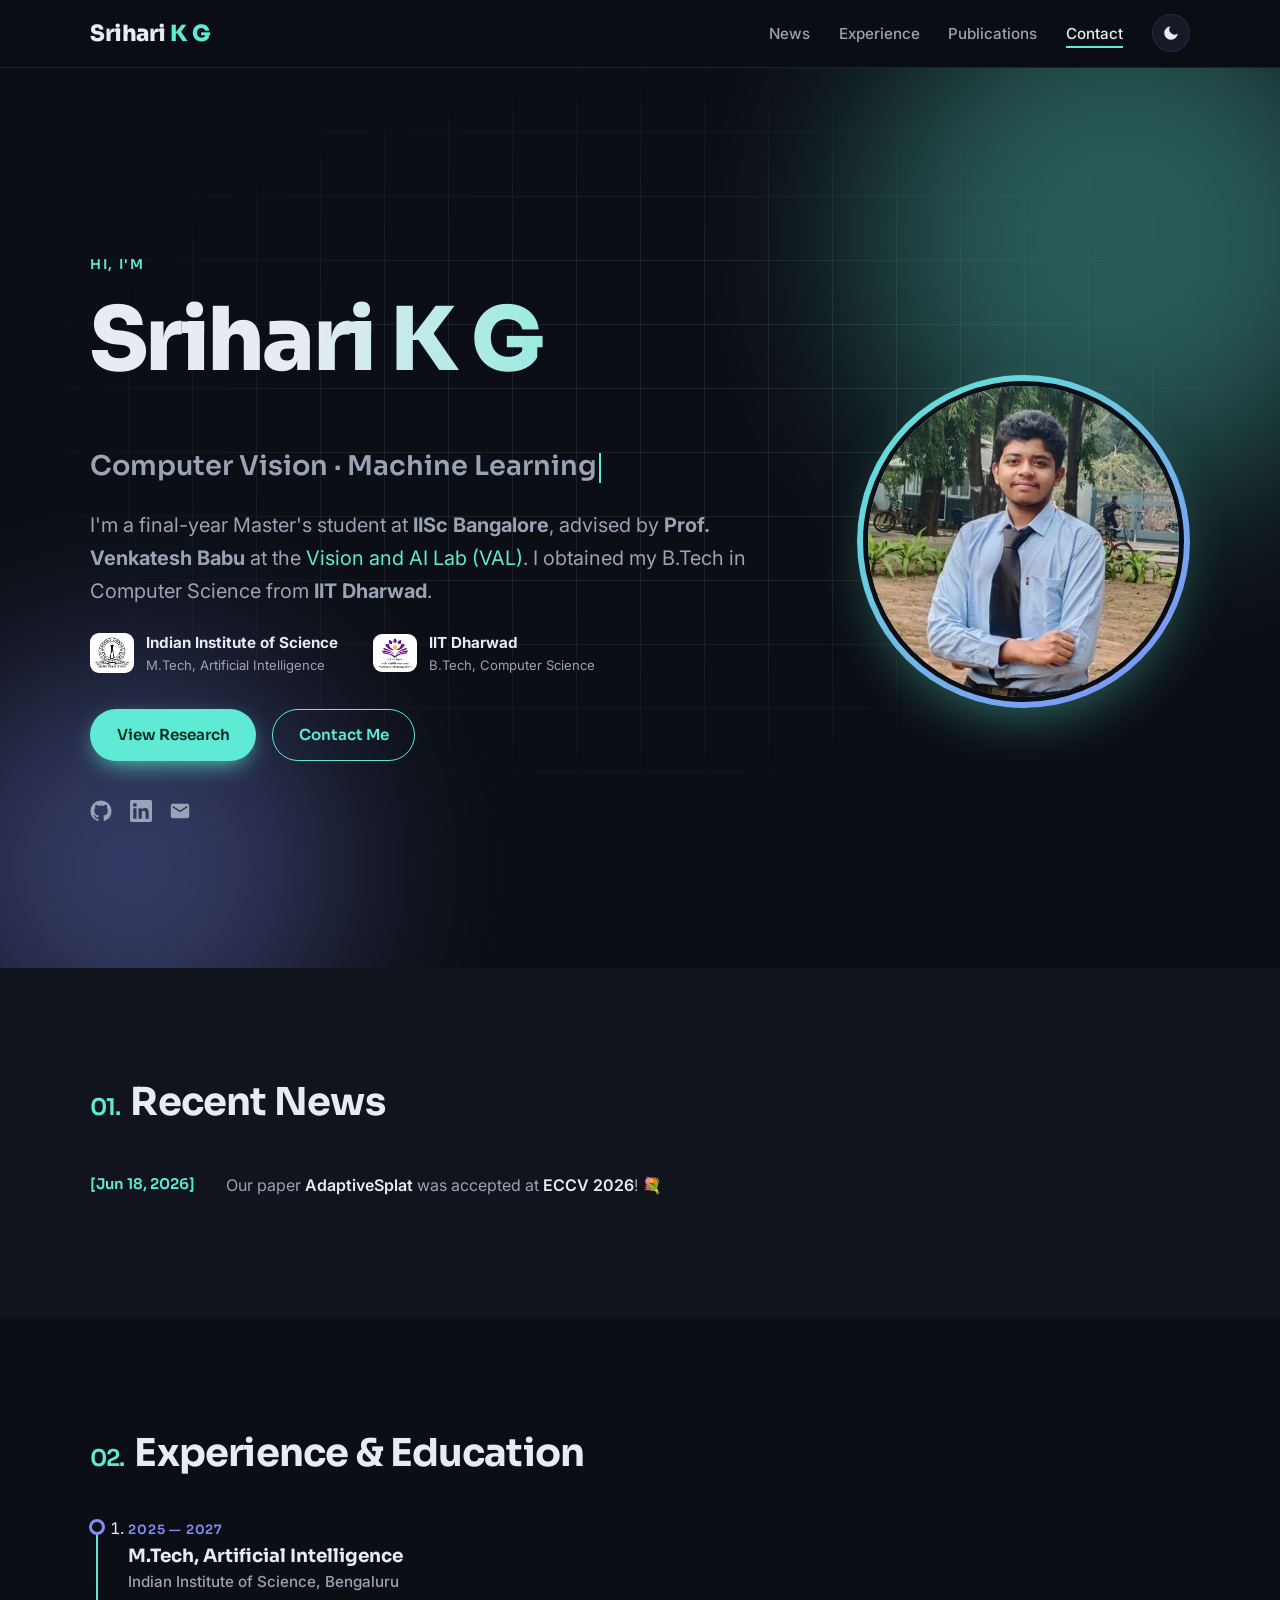
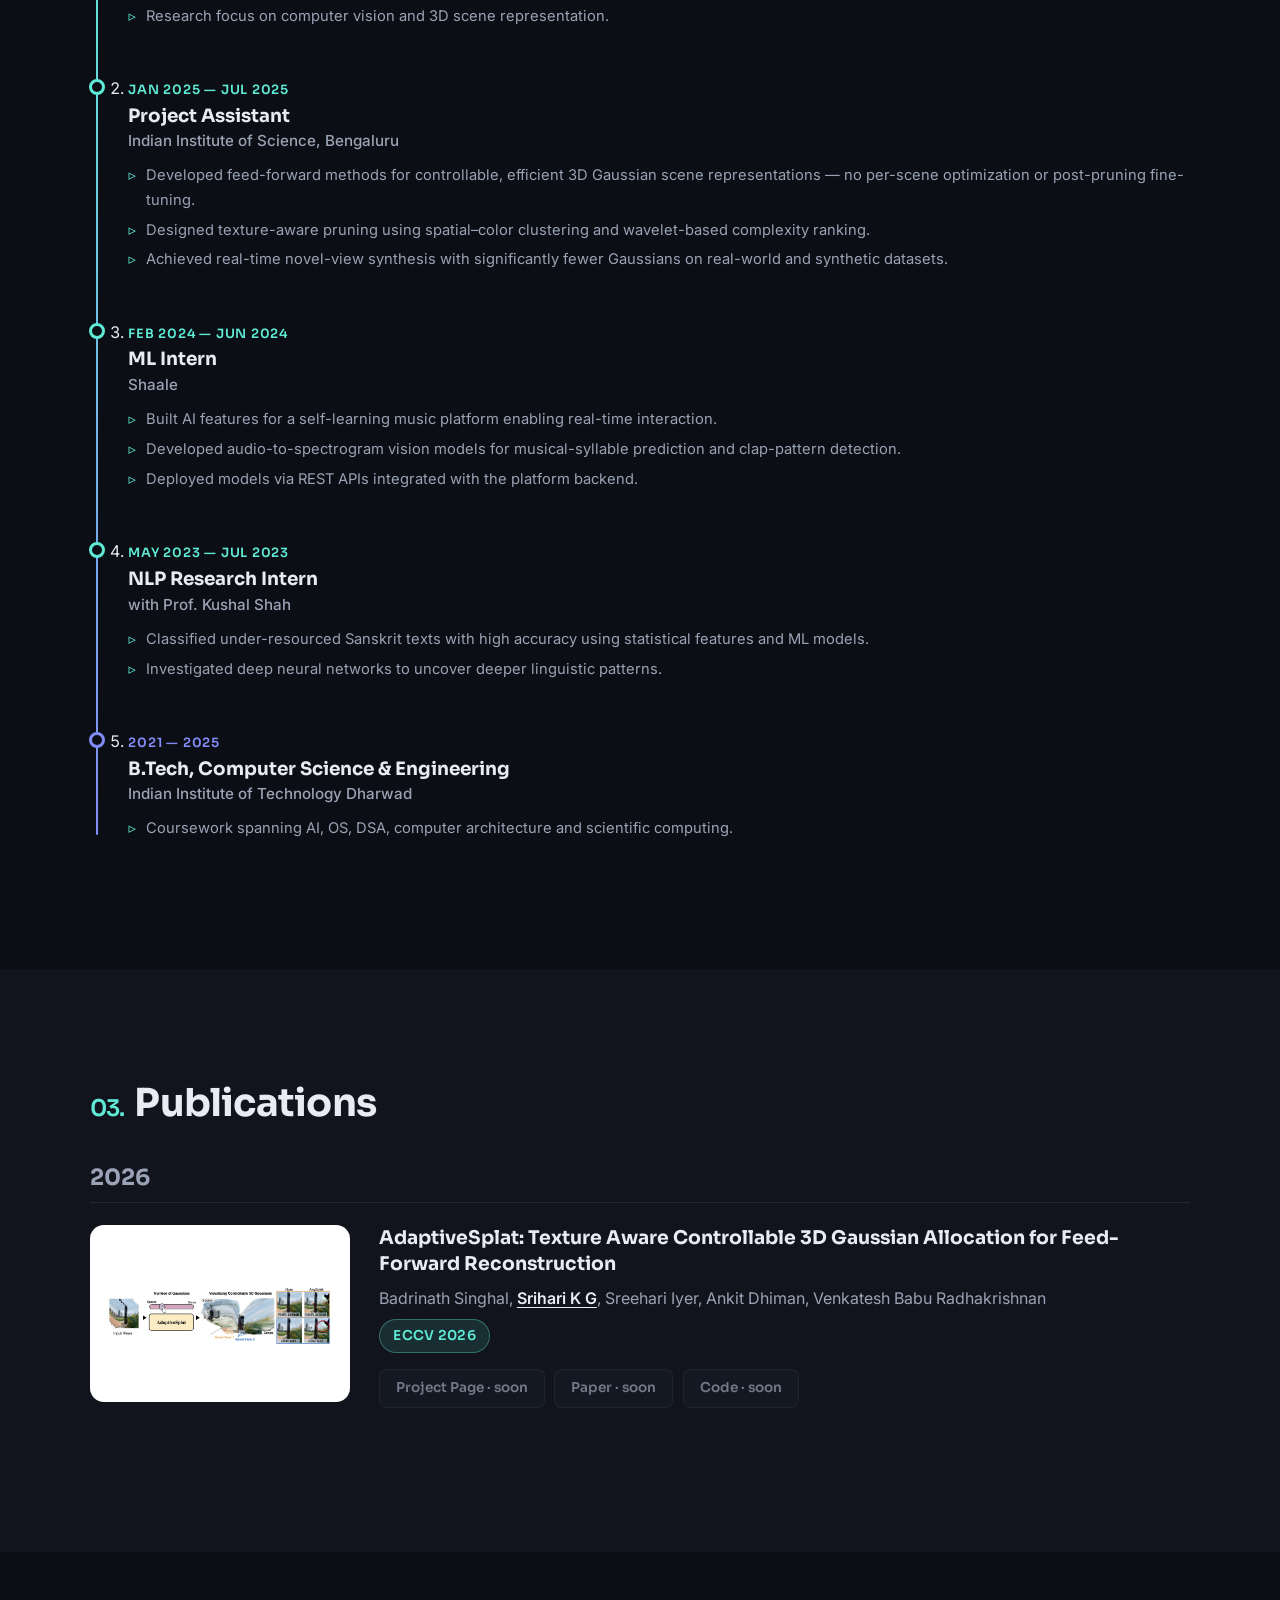
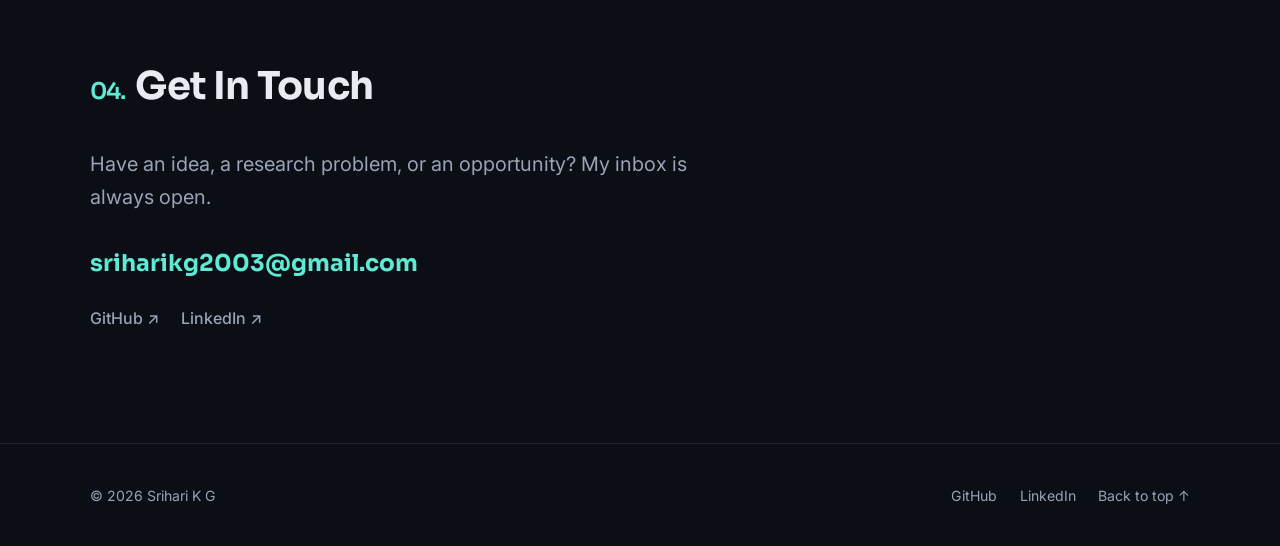
==== index.html @ 2d5bb87f "update" ====
<!DOCTYPE html>
<html lang="en">
<head>
  <meta charset="UTF-8" />
  <meta name="viewport" content="width=device-width, initial-scale=1.0" />

  <!-- ============ SEO ============ -->
  <title>Srihari K G — AI · ML · Computer Vision</title>
  <meta name="description" content="Portfolio of Srihari K G — M.Tech AI at IISc Bengaluru. Research and projects in Computer Vision, 3D Gaussian Splatting, Explainable AI, NLP and full-stack development." />
  <meta name="author" content="Srihari K G" />
  <link rel="canonical" href="https://sriharikg2003.github.io/" />

  <!-- Open Graph / Twitter cards -->
  <meta property="og:type" content="website" />
  <meta property="og:title" content="Srihari K G — AI · ML · Computer Vision" />
  <meta property="og:description" content="M.Tech AI @ IISc. Research in 3D vision, Explainable AI and deep learning." />
  <meta property="og:url" content="https://sriharikg2003.github.io/" />
  <meta property="og:image" content="https://sriharikg2003.github.io/assets/img/og-cover.svg" />
  <meta name="twitter:card" content="summary_large_image" />
  <meta name="twitter:title" content="Srihari K G — AI · ML · Computer Vision" />
  <meta name="twitter:description" content="M.Tech AI @ IISc. Research in 3D vision, Explainable AI and deep learning." />

  <!-- Favicon -->
  <link rel="icon" type="image/svg+xml" href="assets/favicon.svg" />

  <!-- Theme color updates with dark/light mode via JS -->
  <meta name="theme-color" content="#0b0e14" />

  <!-- Fonts: system stack + one display font, loaded async for performance -->
  <link rel="preconnect" href="https://fonts.googleapis.com" />
  <link rel="preconnect" href="https://fonts.gstatic.com" crossorigin />
  <link rel="stylesheet" href="https://fonts.googleapis.com/css2?family=Sora:wght@400;600;700;800&family=Inter:wght@400;500;600&display=swap" media="print" onload="this.media='all'" />
  <noscript><link rel="stylesheet" href="https://fonts.googleapis.com/css2?family=Sora:wght@400;600;700;800&family=Inter:wght@400;500;600&display=swap" /></noscript>

  <link rel="stylesheet" href="css/style.css" />

  <!-- Set theme before paint to avoid flash of wrong theme -->
  <script>
    (function () {
      // Dark by default; the toggle still lets visitors switch.
      document.documentElement.dataset.theme = localStorage.getItem('theme') || 'dark';
    })();
  </script>
</head>
<body>

  <!-- Skip link for keyboard users -->
  <a class="skip-link" href="#main">Skip to content</a>

  <!-- ============ HEADER / NAV ============ -->
  <header class="site-header" id="top">
    <nav class="nav container" aria-label="Primary">
      <a class="nav__logo" href="#top" aria-label="Home">Srihari <span class="accent">K G</span></a>

      <button class="nav__toggle" aria-label="Open menu" aria-expanded="false" aria-controls="nav-menu">
        <span></span><span></span><span></span>
      </button>

      <ul class="nav__menu" id="nav-menu">
        <li><a href="#news" class="nav__link">News</a></li>
        <li><a href="#experience" class="nav__link">Experience</a></li>
        <li><a href="#publications" class="nav__link">Publications</a></li>
        <li><a href="#contact" class="nav__link">Contact</a></li>
        <li>
          <button class="theme-toggle" id="theme-toggle" aria-label="Toggle dark / light mode">
            <svg class="icon-sun" viewBox="0 0 24 24" width="18" height="18" aria-hidden="true"><circle cx="12" cy="12" r="5" fill="currentColor"/><g stroke="currentColor" stroke-width="2" stroke-linecap="round"><path d="M12 2v2M12 20v2M4.9 4.9l1.4 1.4M17.7 17.7l1.4 1.4M2 12h2M20 12h2M4.9 19.1l1.4-1.4M17.7 6.3l1.4-1.4"/></g></svg>
            <svg class="icon-moon" viewBox="0 0 24 24" width="18" height="18" aria-hidden="true"><path fill="currentColor" d="M21 12.8A9 9 0 1 1 11.2 3a7 7 0 0 0 9.8 9.8z"/></svg>
          </button>
        </li>
      </ul>
    </nav>
  </header>

  <main id="main">

    <!-- ============ HERO ============ -->
    <section class="hero" aria-label="Introduction">
      <div class="hero__bg" aria-hidden="true">
        <div class="blob blob--1"></div>
        <div class="blob blob--2"></div>
        <div class="grid-overlay"></div>
      </div>

      <div class="container hero__inner">
        <div class="hero__content">
        <p class="hero__kicker reveal">Hi, I'm</p>
        <h1 class="hero__title">
          <span class="reveal">Srihari K G</span>
        </h1>
        <p class="hero__tagline reveal">
          <span id="typed" aria-live="polite"></span><span class="caret" aria-hidden="true"></span>
        </p>
        <p class="hero__sub reveal">
          I'm a final-year Master's student at <strong>IISc Bangalore</strong>, advised by
          <strong>Prof. Venkatesh Babu</strong> at the
          <a href="https://val.cds.iisc.ac.in/" target="_blank" rel="noopener">Vision and AI Lab (VAL)</a>.
          I obtained my B.Tech in Computer Science from <strong>IIT Dharwad</strong>.
        </p>
        <ul class="hero__affil reveal" aria-label="Affiliations">
          <li>
            <img src="assets/img/logo-iisc.png" alt="Indian Institute of Science logo" width="44" height="40" loading="lazy" />
            <div><strong>Indian Institute of Science</strong><span>M.Tech, Artificial Intelligence</span></div>
          </li>
          <li>
            <img src="assets/img/logo-iitdh.png" alt="IIT Dharwad logo" width="44" height="37" loading="lazy" />
            <div><strong>IIT Dharwad</strong><span>B.Tech, Computer Science</span></div>
          </li>
        </ul>
        <div class="hero__cta reveal">
          <a class="btn btn--primary" href="#publications">View Research</a>
          <a class="btn btn--ghost" href="#contact">Contact Me</a>
        </div>
        <ul class="hero__social reveal" aria-label="Social links">
          <li><a href="https://github.com/sriharikg2003/" target="_blank" rel="noopener" aria-label="GitHub">
            <svg viewBox="0 0 24 24" width="22" height="22" aria-hidden="true"><path fill="currentColor" d="M12 .5A11.5 11.5 0 0 0 .5 12a11.5 11.5 0 0 0 7.86 10.92c.58.1.79-.25.79-.56v-2c-3.2.7-3.87-1.54-3.87-1.54-.53-1.33-1.28-1.69-1.28-1.69-1.05-.71.08-.7.08-.7 1.16.08 1.77 1.19 1.77 1.19 1.03 1.77 2.7 1.26 3.36.96.1-.75.4-1.26.73-1.55-2.55-.29-5.23-1.28-5.23-5.68 0-1.26.45-2.29 1.19-3.1-.12-.29-.52-1.46.11-3.05 0 0 .97-.31 3.18 1.18a11 11 0 0 1 5.8 0c2.2-1.49 3.17-1.18 3.17-1.18.63 1.59.23 2.76.11 3.05.74.81 1.19 1.84 1.19 3.1 0 4.41-2.69 5.38-5.25 5.67.41.36.78 1.06.78 2.14v3.17c0 .31.2.67.8.55A11.5 11.5 0 0 0 23.5 12 11.5 11.5 0 0 0 12 .5z"/></svg>
          </a></li>
          <li><a href="https://www.linkedin.com/in/srihari-k-g-91931a1ab/" target="_blank" rel="noopener" aria-label="LinkedIn">
            <svg viewBox="0 0 24 24" width="22" height="22" aria-hidden="true"><path fill="currentColor" d="M20.45 20.45h-3.55v-5.57c0-1.33-.03-3.04-1.85-3.04-1.86 0-2.14 1.45-2.14 2.94v5.67H9.35V9h3.41v1.56h.05a3.74 3.74 0 0 1 3.37-1.85c3.6 0 4.27 2.37 4.27 5.46zM5.34 7.43a2.06 2.06 0 1 1 0-4.12 2.06 2.06 0 0 1 0 4.12zM7.12 20.45H3.56V9h3.56zM22.22 0H1.77C.79 0 0 .77 0 1.72v20.55C0 23.23.79 24 1.77 24h20.45c.98 0 1.78-.77 1.78-1.73V1.72C24 .77 23.2 0 22.22 0z"/></svg>
          </a></li>
          <li><a href="mailto:sriharikg2003@gmail.com" aria-label="Email">
            <svg viewBox="0 0 24 24" width="22" height="22" aria-hidden="true"><path fill="currentColor" d="M20 4H4a2 2 0 0 0-2 2v12a2 2 0 0 0 2 2h16a2 2 0 0 0 2-2V6a2 2 0 0 0-2-2zm0 4.24-8 5.01-8-5.01V6.4l8 5.01 8-5.01z"/></svg>
          </a></li>
        </ul>
        </div>

        <!-- Portrait with gradient ring (swap assets/img/profile.jpeg to update) -->
        <figure class="hero__portrait reveal">
          <img src="assets/img/profile.jpeg" alt="Portrait of Srihari K G" width="600" height="600" fetchpriority="high" />
        </figure>
      </div>

    </section>

    <!-- ============ RECENT NEWS ============ -->
    <section class="section news" id="news" aria-labelledby="news-title">
      <div class="container">
        <h2 class="section__title reveal" id="news-title"><span class="section__num">01.</span> Recent News</h2>
        <!-- News rendered from data.js -->
        <ul class="news-list" id="news-list"></ul>
      </div>
    </section>

    <!-- ============ PROJECTS (hidden for now) ============
    <section class="section projects" id="projects" aria-labelledby="projects-title">
      <div class="container">
        <h2 class="section__title reveal" id="projects-title"><span class="section__num">02.</span> Projects</h2>
        <div class="filters reveal" id="filters" role="group" aria-label="Filter projects by category"></div>
        <ul class="projects-grid" id="projects-grid"></ul>
      </div>
    </section>
    ============================================================ -->

    <!-- ============ EXPERIENCE / TIMELINE ============ -->
    <section class="section experience" id="experience" aria-labelledby="experience-title">
      <div class="container">
        <h2 class="section__title reveal" id="experience-title"><span class="section__num">02.</span> Experience &amp; Education</h2>
        <!-- (numbering: News 01 · Experience 02 · Publications 03 · Contact 04) -->
        <!-- Timeline rendered from data.js -->
        <ol class="timeline" id="timeline"></ol>
      </div>
    </section>

    <!-- ============ PUBLICATIONS ============ -->
    <section class="section publications" id="publications" aria-labelledby="publications-title">
      <div class="container">
        <h2 class="section__title reveal" id="publications-title"><span class="section__num">03.</span> Publications</h2>
        <!-- Publications rendered from data.js -->
        <div class="pub-list" id="publications-list"></div>
      </div>
    </section>

    <!-- ============ CONTACT ============ -->
    <section class="section contact" id="contact" aria-labelledby="contact-title">
      <div class="container">
        <h2 class="section__title reveal" id="contact-title"><span class="section__num">04.</span> Get In Touch</h2>

        <div class="contact__text reveal">
          <p class="contact__lead">Have an idea, a research problem, or an opportunity? My inbox is always open.</p>
          <a class="contact__email" href="mailto:sriharikg2003@gmail.com">sriharikg2003@gmail.com</a>
          <ul class="contact__social" aria-label="Social links">
            <li><a href="https://github.com/sriharikg2003/" target="_blank" rel="noopener">GitHub ↗</a></li>
            <li><a href="https://www.linkedin.com/in/srihari-k-g-91931a1ab/" target="_blank" rel="noopener">LinkedIn ↗</a></li>
          </ul>
        </div>
      </div>
    </section>
  </main>

  <!-- ============ FOOTER ============ -->
  <footer class="footer">
    <div class="container footer__inner">
      <p>© <span id="year"></span> Srihari K G </p>
      <ul class="footer__links">
        <li><a href="https://github.com/sriharikg2003/" target="_blank" rel="noopener">GitHub</a></li>
        <li><a href="https://www.linkedin.com/in/srihari-k-g-91931a1ab/" target="_blank" rel="noopener">LinkedIn</a></li>
        <li><a href="#top">Back to top ↑</a></li>
      </ul>
    </div>
  </footer>

  <!-- ============ LIGHTBOX MODAL (populated by JS) ============ -->
  <div class="lightbox" id="lightbox" role="dialog" aria-modal="true" aria-labelledby="lb-title" hidden>
    <div class="lightbox__backdrop" data-lb-close></div>
    <div class="lightbox__panel">
      <button class="lightbox__close" data-lb-close aria-label="Close dialog">✕</button>

      <div class="lightbox__media">
        <button class="lightbox__nav lightbox__nav--prev" data-lb-prev aria-label="Previous image">‹</button>
        <img class="lightbox__img" id="lb-img" src="" alt="" />
        <button class="lightbox__nav lightbox__nav--next" data-lb-next aria-label="Next image">›</button>
        <div class="lightbox__dots" id="lb-dots" aria-hidden="true"></div>
      </div>

      <div class="lightbox__body">
        <h3 id="lb-title"></h3>
        <p id="lb-desc"></p>
        <ul class="lightbox__stack" id="lb-stack" aria-label="Tech stack"></ul>
        <div class="lightbox__links" id="lb-links"></div>
      </div>
    </div>
  </div>

  <!-- Structured data for SEO -->
  <script type="application/ld+json">
  {
    "@context": "https://schema.org",
    "@type": "Person",
    "name": "Srihari K G",
    "url": "https://sriharikg2003.github.io/",
    "sameAs": [
      "https://github.com/sriharikg2003/",
      "https://www.linkedin.com/in/srihari-k-g-91931a1ab/"
    ],
    "jobTitle": "AI / ML Researcher",
    "alumniOf": ["Indian Institute of Technology Dharwad", "Indian Institute of Science"]
  }
  </script>

  <script src="js/data.js"></script>
  <script src="js/main.js"></script>
</body>
</html>
---- css/style.css ----
/* ============================================================
   style.css — Srihari K G portfolio
   Design tokens → base → components → sections → responsive
   ============================================================ */

/* ---------- 1. Design tokens ---------- */
:root {
  /* type */
  --font-display: 'Sora', system-ui, -apple-system, sans-serif;
  --font-body: 'Inter', system-ui, -apple-system, sans-serif;

  /* fluid type scale */
  --fs-hero: clamp(2.6rem, 8vw, 5.5rem);
  --fs-h2: clamp(1.6rem, 4vw, 2.4rem);
  --fs-lg: clamp(1.05rem, 2vw, 1.25rem);

  /* layout */
  --container: 1100px;
  --radius: 14px;
  --gutter: clamp(1rem, 4vw, 2rem);

  /* motion */
  --ease: cubic-bezier(.22, .61, .36, 1);
  --speed: .45s;
}

/* dark theme (default) */
:root[data-theme='dark'] {
  --bg: #0b0e14;
  --bg-alt: #11141d;
  --surface: #161a26;
  --surface-2: #1d2230;
  --text: #e8ebf2;
  --text-muted: #9aa3b5;
  --accent: #5eead4;          /* teal */
  --accent-2: #818cf8;        /* indigo */
  --accent-contrast: #052e2b; /* text on accent */
  --border: rgba(255, 255, 255, .08);
  --shadow: 0 20px 50px -20px rgba(0, 0, 0, .6);
  --blob-opacity: .35;
}

/* light theme */
:root[data-theme='light'] {
  --bg: #f8f9fc;
  --bg-alt: #eef1f7;
  --surface: #ffffff;
  --surface-2: #f1f3f9;
  --text: #171c28;
  --text-muted: #5a647a;
  --accent: #0d9488;
  --accent-2: #6366f1;
  --accent-contrast: #ffffff;
  --border: rgba(20, 26, 40, .1);
  --shadow: 0 20px 50px -25px rgba(30, 40, 70, .25);
  --blob-opacity: .22;
}

/* ---------- 2. Base / reset ---------- */
*, *::before, *::after { box-sizing: border-box; }

html {
  scroll-behavior: smooth;
  scroll-padding-top: 5rem; /* offset for sticky header */
}

body {
  margin: 0;
  font-family: var(--font-body);
  font-size: 1rem;
  line-height: 1.65;
  color: var(--text);
  background: var(--bg);
  transition: background var(--speed), color var(--speed);
  -webkit-font-smoothing: antialiased;
}

img { max-width: 100%; display: block; }
ul { list-style: none; margin: 0; padding: 0; }
a { color: var(--accent); text-decoration: none; }
a:hover { text-decoration: none; }

h1, h2, h3 { font-family: var(--font-display); line-height: 1.15; margin: 0 0 .6em; }

.container { width: min(var(--container), 100% - 2 * var(--gutter)); margin-inline: auto; }
.accent { color: var(--accent); }

/* visible focus for keyboard users */
:focus-visible { outline: 2px solid var(--accent); outline-offset: 3px; border-radius: 4px; }

.skip-link {
  position: absolute; left: -999px; top: 0; z-index: 100;
  background: var(--accent); color: var(--accent-contrast);
  padding: .6rem 1rem; border-radius: 0 0 8px 0; font-weight: 600;
}
.skip-link:focus { left: 0; }

/* ---------- 4. Header / nav ---------- */
.site-header {
  position: sticky; top: 0; z-index: 50;
  background: color-mix(in srgb, var(--bg) 80%, transparent);
  backdrop-filter: blur(12px);
  -webkit-backdrop-filter: blur(12px);
  border-bottom: 1px solid var(--border);
  transition: background var(--speed);
}

.nav {
  display: flex; align-items: center; justify-content: space-between;
  padding-block: .9rem;
}

.nav__logo {
  font-family: var(--font-display);
  font-weight: 800; font-size: 1.4rem;
  color: var(--text); letter-spacing: -.02em;
}

.nav__menu { display: flex; align-items: center; gap: 1.8rem; }

.nav__link {
  color: var(--text-muted); font-weight: 500; font-size: .95rem;
  position: relative; padding-block: .3rem;
  transition: color .25s;
}
.nav__link::after {
  content: ''; position: absolute; left: 0; bottom: 0;
  width: 100%; height: 2px; background: var(--accent);
  transform: scaleX(0); transform-origin: right;
  transition: transform .3s var(--ease);
}
.nav__link:hover, .nav__link.is-active { color: var(--text); }
.nav__link:hover::after, .nav__link.is-active::after { transform: scaleX(1); transform-origin: left; }

/* theme toggle */
.theme-toggle {
  display: grid; place-items: center;
  width: 38px; height: 38px;
  border: 1px solid var(--border); border-radius: 50%;
  background: var(--surface); color: var(--text);
  cursor: pointer;
  transition: transform .25s var(--ease), background .25s;
}
.theme-toggle:hover { transform: rotate(20deg) scale(1.08); }
:root[data-theme='dark'] .icon-sun { display: none; }
:root[data-theme='light'] .icon-moon { display: none; }

/* hamburger (mobile) */
.nav__toggle {
  display: none;
  flex-direction: column; gap: 5px;
  background: none; border: 0; cursor: pointer; padding: .5rem;
}
.nav__toggle span {
  width: 24px; height: 2px; background: var(--text);
  transition: transform .3s var(--ease), opacity .3s;
}
.nav__toggle[aria-expanded='true'] span:nth-child(1) { transform: translateY(7px) rotate(45deg); }
.nav__toggle[aria-expanded='true'] span:nth-child(2) { opacity: 0; }
.nav__toggle[aria-expanded='true'] span:nth-child(3) { transform: translateY(-7px) rotate(-45deg); }

/* ---------- 5. Buttons ---------- */
.btn {
  display: inline-flex; align-items: center; gap: .5rem;
  padding: .8rem 1.6rem;
  font-family: var(--font-display); font-weight: 600; font-size: .95rem;
  border-radius: 999px; border: 1.5px solid transparent;
  cursor: pointer;
  transition: transform .25s var(--ease), box-shadow .25s, background .25s, color .25s;
}
.btn:hover { transform: translateY(-2px); }
.btn:active { transform: translateY(0); }
.btn--sm { padding: .55rem 1.1rem; font-size: .85rem; }

.btn--primary {
  background: var(--accent); color: var(--accent-contrast);
  box-shadow: 0 8px 24px -8px var(--accent);
}
.btn--primary:hover { box-shadow: 0 12px 30px -8px var(--accent); }

.btn--ghost {
  border-color: var(--accent); color: var(--accent); background: transparent;
}
.btn--ghost:hover { background: color-mix(in srgb, var(--accent) 12%, transparent); }

/* ---------- 6. Hero ---------- */
.hero {
  min-height: 100svh;
  display: flex; align-items: center;
  position: relative; overflow: hidden;
}

.hero__bg { position: absolute; inset: 0; z-index: -1; }

/* soft gradient blobs with slow drift */
.blob {
  position: absolute; border-radius: 50%;
  filter: blur(90px); opacity: var(--blob-opacity);
}
.blob--1 {
  width: 520px; height: 520px;
  background: var(--accent);
  top: -10%; right: -8%;
  animation: drift 18s ease-in-out infinite alternate;
}
.blob--2 {
  width: 420px; height: 420px;
  background: var(--accent-2);
  bottom: -12%; left: -6%;
  animation: drift 22s ease-in-out infinite alternate-reverse;
}
@keyframes drift {
  from { transform: translate(0, 0) scale(1); }
  to   { transform: translate(-60px, 50px) scale(1.15); }
}

/* faint grid texture */
.grid-overlay {
  position: absolute; inset: 0;
  background-image:
    linear-gradient(var(--border) 1px, transparent 1px),
    linear-gradient(90deg, var(--border) 1px, transparent 1px);
  background-size: 64px 64px;
  mask-image: radial-gradient(ellipse 70% 60% at 50% 40%, black 30%, transparent 75%);
  -webkit-mask-image: radial-gradient(ellipse 70% 60% at 50% 40%, black 30%, transparent 75%);
}

.hero__inner {
  padding-block: 7rem 4rem;
  display: grid;
  grid-template-columns: 1fr auto;
  align-items: center;
  gap: clamp(2rem, 5vw, 4rem);
}

/* portrait with gradient ring */
.hero__portrait {
  margin: 0;
  width: clamp(230px, 26vw, 340px);
  aspect-ratio: 1;
  padding: 6px; /* ring thickness */
  border-radius: 50%;
  background: linear-gradient(140deg, var(--accent), var(--accent-2));
  box-shadow: 0 24px 60px -24px color-mix(in srgb, var(--accent) 55%, transparent);
  animation: float 6s ease-in-out infinite alternate;
}
.hero__portrait img {
  width: 100%; height: 100%;
  object-fit: cover;
  border-radius: 50%;
  border: 5px solid var(--bg);
}
@keyframes float {
  from { transform: translateY(-8px); }
  to   { transform: translateY(8px); }
}

.hero__kicker {
  color: var(--accent);
  font-family: var(--font-display); font-weight: 600;
  letter-spacing: .12em; text-transform: uppercase; font-size: .85rem;
  margin: 0 0 .8rem;
}

.hero__title {
  font-size: var(--fs-hero);
  font-weight: 800; letter-spacing: -.03em;
  background: linear-gradient(95deg, var(--text) 30%, var(--accent) 90%);
  -webkit-background-clip: text; background-clip: text;
  -webkit-text-fill-color: transparent; color: transparent;
}

.hero__tagline {
  font-family: var(--font-display);
  font-size: clamp(1.15rem, 3vw, 1.7rem);
  font-weight: 600; color: var(--text-muted);
  min-height: 1.6em; margin: 0 0 1rem;
}
.caret {
  display: inline-block; width: 2px; height: 1.1em;
  background: var(--accent); vertical-align: text-bottom;
  margin-left: 2px;
  animation: blink 1s steps(1) infinite;
}
@keyframes blink { 50% { opacity: 0; } }

.hero__sub { max-width: 56ch; color: var(--text-muted); font-size: var(--fs-lg); }

/* affiliation rows with institute logos */
.hero__affil {
  display: flex; flex-wrap: wrap; gap: 1rem 2.2rem;
  margin-top: 1.4rem;
}
.hero__affil li { display: flex; align-items: center; gap: .75rem; }
.hero__affil img {
  width: 44px; height: auto;
  background: #fff; /* emblems stay legible on dark backgrounds */
  border-radius: 9px; padding: 4px;
}
.hero__affil strong { display: block; font-size: .95rem; }
.hero__affil span { display: block; font-size: .82rem; color: var(--text-muted); }

.hero__cta { display: flex; flex-wrap: wrap; gap: 1rem; margin-top: 2rem; }

.hero__social { display: flex; gap: 1.1rem; margin-top: 2.4rem; }
.hero__social a {
  color: var(--text-muted);
  transition: color .25s, transform .25s var(--ease);
  display: inline-block;
}
.hero__social a:hover { color: var(--accent); transform: translateY(-3px); }

/* scroll hint mouse */
.scroll-hint {
  position: absolute; left: 50%; bottom: 2rem;
  transform: translateX(-50%);
}
.scroll-hint__mouse {
  display: block; width: 24px; height: 38px;
  border: 2px solid var(--text-muted); border-radius: 14px;
  position: relative;
}
.scroll-hint__mouse::after {
  content: ''; position: absolute; left: 50%; top: 7px;
  width: 3px; height: 7px; border-radius: 2px;
  background: var(--accent);
  transform: translateX(-50%);
  animation: scrollwheel 1.6s ease-in-out infinite;
}
@keyframes scrollwheel {
  0% { opacity: 1; transform: translate(-50%, 0); }
  70% { opacity: 0; transform: translate(-50%, 12px); }
  100% { opacity: 0; }
}

/* ---------- 7. Sections (shared) ---------- */
.section { padding-block: clamp(4rem, 9vw, 7rem); }
.section:nth-of-type(even) { background: var(--bg-alt); transition: background var(--speed); }

.section__title {
  font-size: var(--fs-h2); font-weight: 700;
  letter-spacing: -.02em; margin-bottom: 2.5rem;
  display: flex; align-items: baseline; gap: .6rem;
}
.section__num {
  color: var(--accent); font-size: .6em;
  font-weight: 600; font-family: var(--font-display);
}

/* scroll reveal: hidden until .is-visible added by IntersectionObserver */
.reveal {
  opacity: 0; transform: translateY(28px);
  transition: opacity .7s var(--ease), transform .7s var(--ease);
}
.reveal.is-visible { opacity: 1; transform: none; }
/* stagger siblings slightly */
.reveal.is-visible:nth-child(2) { transition-delay: .08s; }
.reveal.is-visible:nth-child(3) { transition-delay: .16s; }
.reveal.is-visible:nth-child(4) { transition-delay: .24s; }

/* ---------- 8. About ---------- */
.about__grid {
  display: grid; gap: 3rem;
  grid-template-columns: 1.2fr .8fr;
  align-items: start;
}
.about__bio p { color: var(--text-muted); margin-top: 0; }
.about__bio strong { color: var(--text); }
.about__bio .btn { margin-top: .8rem; }

.about__skills-title {
  font-size: 1.05rem; color: var(--text);
  margin-bottom: 1.2rem;
}

/* grouped skill lists — understated, professional */
.skill-group { margin-bottom: 1.4rem; }
.skill-group:last-child { margin-bottom: 0; }
.skill-group h4 {
  font-family: var(--font-display); font-size: .78rem; font-weight: 600;
  letter-spacing: .08em; text-transform: uppercase;
  color: var(--text-muted);
  margin: 0 0 .6rem;
}
.skill-tags { display: flex; flex-wrap: wrap; gap: .45rem; }
.skill-tags li {
  font-size: .84rem; font-weight: 500;
  color: var(--text);
  background: var(--surface);
  border: 1px solid var(--border); border-radius: 8px;
  padding: .35rem .75rem;
  transition: border-color .25s;
}
.skill-tags li:hover { border-color: var(--accent); }

/* bio now spans the About section on its own — keep line length readable */
.about__bio { max-width: 760px; }
.about__bio p { font-size: 1.05rem; line-height: 1.75; }

/* ---------- 8a. Recent News ---------- */
.news-list { list-style: none; margin: 0; padding: 0; max-width: 880px; }
.news__item {
  display: grid;
  grid-template-columns: 120px 1fr;
  gap: 1rem;
  padding: .55rem 0;
  line-height: 1.6;
}
.news__date {
  font-family: var(--font-display); font-weight: 600;
  font-size: .92rem; color: var(--accent);
  white-space: nowrap;
}
.news__text { color: var(--text-muted); }
.news__text strong { color: var(--text); font-weight: 600; }
.news__text a { color: var(--accent); }

@media (max-width: 540px) {
  .news__item { grid-template-columns: 1fr; gap: .15rem; }
}

/* ---------- 8b. Publications ---------- */
.pub-list { display: flex; flex-direction: column; gap: 2.4rem; }

.pub-year {
  font-family: var(--font-display); font-weight: 700;
  font-size: 1.4rem; color: var(--text-muted);
  margin: 0 0 1.4rem;
  padding-bottom: .7rem;
  border-bottom: 1px solid var(--border);
}

.pub {
  display: grid;
  grid-template-columns: 260px 1fr;
  gap: 1.8rem;
  align-items: start;
  padding-bottom: 2rem;
}
.pub + .pub { border-top: 1px solid var(--border); padding-top: 2rem; }

.pub__thumb {
  display: block; width: 100%; padding: 0;
  border: 1px solid var(--border); border-radius: var(--radius);
  background: #fff; overflow: hidden; cursor: pointer;
  transition: border-color .25s, transform .25s var(--ease), box-shadow .25s;
}
/* squarish rectangle — show the whole teaser (no crop), matted on white */
.pub__thumb img { display: block; width: 100%; height: 175px; object-fit: contain; padding: 12px; box-sizing: border-box; }
.pub__thumb:hover {
  border-color: var(--accent); transform: translateY(-3px);
  box-shadow: 0 18px 40px -22px color-mix(in srgb, var(--accent) 60%, transparent);
}

.pub__body { min-width: 0; }
.pub__title {
  font-family: var(--font-display); font-weight: 700;
  font-size: 1.18rem; line-height: 1.35; color: var(--text);
  margin: 0 0 .6rem;
}
.pub__authors { color: var(--text-muted); margin: 0 0 .5rem; line-height: 1.6; }
.pub__me { color: var(--text); font-weight: 600; text-decoration: underline; text-underline-offset: 3px; }

.pub__venue { margin: 0 0 1rem; }
.pub__badge {
  display: inline-block; font-family: var(--font-display);
  font-size: .85rem; font-weight: 600; letter-spacing: .02em;
  color: var(--accent);
  background: color-mix(in srgb, var(--accent) 12%, transparent);
  border: 1px solid color-mix(in srgb, var(--accent) 35%, transparent);
  border-radius: 999px; padding: .3rem .85rem; vertical-align: middle;
}

.pub__links { display: flex; flex-wrap: wrap; gap: .6rem; }
.pub__btn {
  font-family: var(--font-display); font-weight: 600; font-size: .85rem;
  padding: .45rem 1rem; border-radius: 8px;
  border: 1px solid var(--border); background: var(--surface);
  color: var(--text);
  transition: border-color .25s, color .25s, background .25s;
}
a.pub__btn:hover { border-color: var(--accent); color: var(--accent); }
.pub__btn.is-soon { color: var(--text-muted); cursor: not-allowed; opacity: .7; }

@media (max-width: 620px) {
  .pub { grid-template-columns: 1fr; gap: 1.1rem; }
  .pub__thumb { max-width: 360px; }
}

/* ---------- 9. Projects ---------- */
.filters { display: flex; flex-wrap: wrap; gap: .6rem; margin-bottom: 2.2rem; }

.filter-btn {
  padding: .5rem 1.15rem;
  border-radius: 999px; border: 1px solid var(--border);
  background: var(--surface); color: var(--text-muted);
  font-family: var(--font-display); font-weight: 600; font-size: .85rem;
  cursor: pointer;
  transition: background .25s, color .25s, border-color .25s, transform .2s var(--ease);
}
.filter-btn:hover { transform: translateY(-2px); border-color: var(--accent); color: var(--text); }
.filter-btn.is-active {
  background: var(--accent); color: var(--accent-contrast); border-color: var(--accent);
}

.projects-grid {
  display: grid; gap: 1.5rem;
  grid-template-columns: repeat(auto-fill, minmax(310px, 1fr));
}

.project-card {
  background: var(--surface);
  border: 1px solid var(--border); border-radius: var(--radius);
  overflow: hidden;
  display: flex; flex-direction: column;
  transition: transform .35s var(--ease), box-shadow .35s, opacity .4s var(--ease), scale .4s var(--ease);
  cursor: pointer;
}
.project-card:hover { transform: translateY(-6px); box-shadow: var(--shadow); }

/* filtering states */
.project-card.is-hidden { display: none; }
.project-card.is-entering { opacity: 0; scale: .92; }

.project-card__media { position: relative; aspect-ratio: 16 / 10; overflow: hidden; }
.project-card__media img {
  width: 100%; height: 100%; object-fit: cover;
  transition: transform .6s var(--ease);
}
.project-card:hover .project-card__media img { transform: scale(1.06); }

/* hover overlay */
.project-card__overlay {
  position: absolute; inset: 0;
  display: grid; place-items: center;
  background: color-mix(in srgb, var(--bg) 55%, transparent);
  backdrop-filter: blur(2px);
  opacity: 0; transition: opacity .35s var(--ease);
}
.project-card:hover .project-card__overlay,
.project-card:focus-visible .project-card__overlay { opacity: 1; }
.project-card__overlay span {
  font-family: var(--font-display); font-weight: 700;
  color: var(--text);
  border: 1.5px solid var(--accent); border-radius: 999px;
  padding: .55rem 1.3rem; font-size: .9rem;
  background: color-mix(in srgb, var(--surface) 70%, transparent);
}

.project-card__body { padding: 1.2rem 1.3rem 1.4rem; display: flex; flex-direction: column; gap: .6rem; flex: 1; }
.project-card__title { font-size: 1.08rem; margin: 0; }
.project-card__desc {
  color: var(--text-muted); font-size: .9rem; margin: 0;
  display: -webkit-box; -webkit-line-clamp: 3; -webkit-box-orient: vertical; overflow: hidden;
}
.project-card__tags { display: flex; flex-wrap: wrap; gap: .4rem; margin-top: auto; padding-top: .5rem; }
.project-card__tags span {
  font-size: .72rem; font-weight: 600;
  color: var(--accent);
  background: color-mix(in srgb, var(--accent) 12%, transparent);
  padding: .25rem .6rem; border-radius: 999px;
}

/* ---------- 10. Timeline ---------- */
.timeline {
  position: relative;
  margin-left: .4rem;
  padding-left: 2rem;
}
.timeline::before {
  content: ''; position: absolute; left: 0; top: 6px; bottom: 6px;
  width: 2px;
  background: linear-gradient(var(--accent), var(--accent-2));
  border-radius: 2px;
}

.timeline__item { position: relative; padding-bottom: 2.6rem; }
.timeline__item:last-child { padding-bottom: 0; }

.timeline__dot {
  position: absolute; left: calc(-2rem - 7px); top: 4px;
  width: 16px; height: 16px; border-radius: 50%;
  background: var(--bg); border: 3px solid var(--accent);
  transition: background .3s, transform .3s var(--ease);
}
.timeline__item:hover .timeline__dot { background: var(--accent); transform: scale(1.2); }
.timeline__item--education .timeline__dot { border-color: var(--accent-2); }
.timeline__item--education:hover .timeline__dot { background: var(--accent-2); }

.timeline__period {
  font-family: var(--font-display); font-size: .8rem; font-weight: 600;
  color: var(--accent); letter-spacing: .06em; text-transform: uppercase;
}
.timeline__item--education .timeline__period { color: var(--accent-2); }

.timeline__title { font-size: 1.15rem; margin: .2rem 0 .1rem; }
.timeline__org { color: var(--text-muted); font-weight: 500; font-size: .95rem; }
.timeline__points { margin-top: .6rem; color: var(--text-muted); font-size: .92rem; }
.timeline__points li {
  position: relative; padding-left: 1.1rem; margin-bottom: .35rem;
}
.timeline__points li::before {
  content: '▹'; position: absolute; left: 0; color: var(--accent);
}

/* ---------- 10b. Gallery ---------- */
.gallery-event { margin-bottom: 3.2rem; }
.gallery-event:last-child { margin-bottom: 0; }

.gallery-event__head {
  display: flex; align-items: baseline; gap: .9rem; flex-wrap: wrap;
}
.gallery-event__head h3 { font-size: 1.15rem; margin: 0; }
.gallery-event__date {
  font-family: var(--font-display); font-size: .8rem; font-weight: 600;
  color: var(--accent); letter-spacing: .05em;
}
.gallery-event__caption {
  color: var(--text-muted); font-size: .92rem;
  margin: .35rem 0 1rem;
}

.gallery-grid {
  display: grid; gap: .7rem;
  grid-template-columns: repeat(auto-fill, minmax(170px, 1fr));
}
.gallery-grid button {
  display: block; width: 100%;
  padding: 0; border: 1px solid var(--border); border-radius: 10px;
  overflow: hidden; cursor: pointer; background: var(--surface);
  transition: transform .3s var(--ease), box-shadow .3s, border-color .3s;
}
.gallery-grid button:hover {
  transform: translateY(-3px);
  border-color: var(--accent);
  box-shadow: var(--shadow);
}
/* fixed thumbnail height: portrait/landscape photos all crop to tidy tiles */
.gallery-grid img {
  width: 100%; height: 160px; object-fit: cover;
  transition: transform .5s var(--ease);
}
.gallery-grid button:hover img { transform: scale(1.04); }

.gallery-empty { color: var(--text-muted); }

/* ---------- 11. Contact ---------- */
.contact__text { max-width: 640px; }
.contact__lead { font-size: var(--fs-lg); color: var(--text-muted); margin-top: 0; }
.contact__email {
  font-family: var(--font-display); font-weight: 700;
  font-size: clamp(1.1rem, 2.6vw, 1.45rem);
  display: inline-block; margin-block: .6rem 1.4rem;
  position: relative;
}
.contact__email::after {
  content: ''; position: absolute; left: 0; bottom: -3px;
  width: 100%; height: 2px; background: var(--accent);
  transform: scaleX(0); transform-origin: right;
  transition: transform .3s var(--ease);
}
.contact__email:hover::after { transform: scaleX(1); transform-origin: left; }

.contact__social { display: flex; gap: 1.4rem; }
.contact__social a { color: var(--text-muted); font-weight: 500; transition: color .25s; }
.contact__social a:hover { color: var(--accent); }


/* ---------- 12. Footer ---------- */
.footer { border-top: 1px solid var(--border); padding-block: 1.6rem; }
.footer__inner {
  display: flex; flex-wrap: wrap; gap: 1rem;
  align-items: center; justify-content: space-between;
  color: var(--text-muted); font-size: .88rem;
}
.footer__links { display: flex; gap: 1.4rem; }
.footer__links a { color: var(--text-muted); transition: color .25s; }
.footer__links a:hover { color: var(--accent); }

/* ---------- 13. Lightbox ---------- */
.lightbox { position: fixed; inset: 0; z-index: 90; display: grid; place-items: center; padding: 1rem; }
.lightbox[hidden] { display: none; }

.lightbox__backdrop {
  position: absolute; inset: 0;
  background: rgba(5, 8, 14, .78);
  backdrop-filter: blur(6px);
  animation: fadeIn .3s var(--ease);
}

.lightbox__panel {
  position: relative; z-index: 1;
  width: min(820px, 100%);
  max-height: calc(100svh - 2rem);
  overflow-y: auto;
  background: var(--surface);
  border: 1px solid var(--border); border-radius: var(--radius);
  box-shadow: var(--shadow);
  animation: popIn .35s var(--ease);
}
@keyframes fadeIn { from { opacity: 0; } }
@keyframes popIn { from { opacity: 0; transform: translateY(24px) scale(.97); } }

.lightbox__close {
  position: absolute; top: .8rem; right: .8rem; z-index: 2;
  width: 38px; height: 38px; border-radius: 50%;
  background: color-mix(in srgb, var(--bg) 60%, transparent);
  color: var(--text); border: 1px solid var(--border);
  font-size: 1rem; cursor: pointer;
  transition: transform .2s var(--ease), background .2s;
}
.lightbox__close:hover { transform: rotate(90deg); background: var(--surface-2); }

.lightbox__media { position: relative; aspect-ratio: 16 / 9; background: var(--bg-alt); }
.lightbox__img { width: 100%; height: 100%; object-fit: cover; }

.lightbox__nav {
  position: absolute; top: 50%; transform: translateY(-50%);
  width: 42px; height: 42px; border-radius: 50%;
  border: 1px solid var(--border);
  background: color-mix(in srgb, var(--bg) 55%, transparent);
  color: var(--text); font-size: 1.5rem; line-height: 1;
  cursor: pointer;
  transition: background .2s, transform .2s var(--ease);
}
.lightbox__nav:hover { background: var(--surface-2); transform: translateY(-50%) scale(1.1); }
.lightbox__nav--prev { left: .8rem; }
.lightbox__nav--next { right: .8rem; }
.lightbox__nav[disabled] { opacity: 0; pointer-events: none; }

.lightbox__dots {
  position: absolute; bottom: .7rem; left: 50%; transform: translateX(-50%);
  display: flex; gap: .4rem;
}
.lightbox__dots i {
  width: 8px; height: 8px; border-radius: 50%;
  background: rgba(255, 255, 255, .45);
  transition: background .2s, transform .2s;
}
.lightbox__dots i.is-active { background: var(--accent); transform: scale(1.25); }

.lightbox__body { padding: 1.5rem 1.7rem 1.8rem; }
.lightbox__body h3 { font-size: 1.3rem; }
.lightbox__body p { color: var(--text-muted); }

.lightbox__stack { display: flex; flex-wrap: wrap; gap: .45rem; margin-block: 1rem; }
.lightbox__stack li {
  font-size: .76rem; font-weight: 600;
  color: var(--accent);
  background: color-mix(in srgb, var(--accent) 12%, transparent);
  padding: .3rem .7rem; border-radius: 999px;
}

.lightbox__links { display: flex; gap: .8rem; flex-wrap: wrap; }

/* lock page scroll while lightbox is open */
body.lightbox-open { overflow: hidden; }

/* ---------- 14. Responsive ---------- */
@media (max-width: 720px) {
  .nav__toggle { display: flex; }

  .nav__menu {
    position: fixed; inset: 0 0 0 35%;
    flex-direction: column; justify-content: center;
    background: var(--surface);
    box-shadow: -20px 0 60px rgba(0, 0, 0, .35);
    transform: translateX(110%);
    transition: transform .4s var(--ease);
    z-index: 60;
  }
  .nav__menu.is-open { transform: translateX(0); }
  .nav__link { font-size: 1.1rem; }

  /* hero stacks: portrait above text, centered */
  .hero__inner { padding-top: 6rem; grid-template-columns: 1fr; justify-items: center; text-align: center; gap: 2rem; }
  .hero__portrait { order: -1; width: clamp(170px, 50vw, 230px); }
  .hero__sub { margin-inline: auto; }
  .hero__cta, .hero__social, .hero__affil { justify-content: center; }
  .hero__affil li { text-align: left; }
  .scroll-hint { display: none; }
  .lightbox__body { padding: 1.2rem 1.2rem 1.4rem; }
}

@media (max-width: 380px) {
  .projects-grid { grid-template-columns: 1fr; }
  .btn { padding: .7rem 1.2rem; }
}

/* 4K+ screens: let content breathe a little wider */
@media (min-width: 2200px) {
  :root { --container: 1320px; }
  body { font-size: 1.08rem; }
}

/* ---------- 15. Reduced motion ---------- */
@media (prefers-reduced-motion: reduce) {
  html { scroll-behavior: auto; }
  *, *::before, *::after {
    animation-duration: .01ms !important;
    animation-iteration-count: 1 !important;
    transition-duration: .01ms !important;
  }
  .reveal { opacity: 1; transform: none; }
}
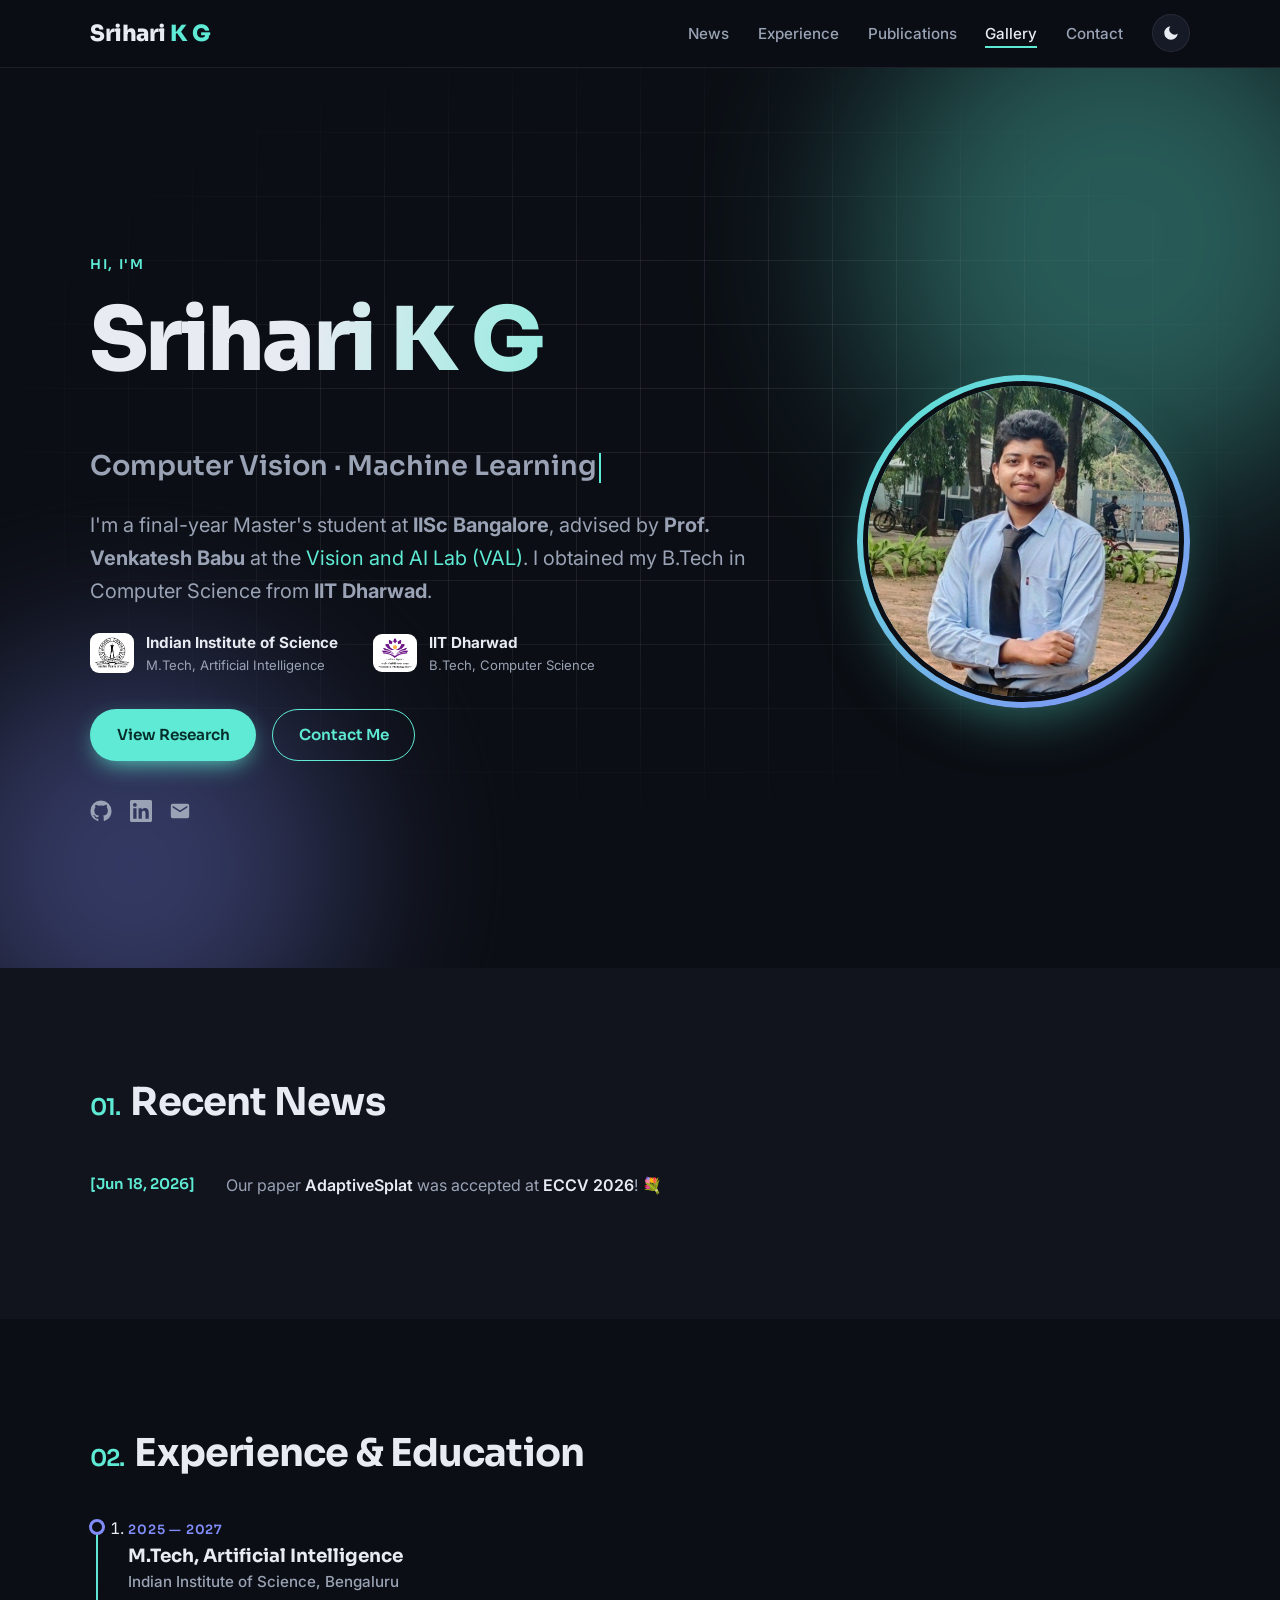
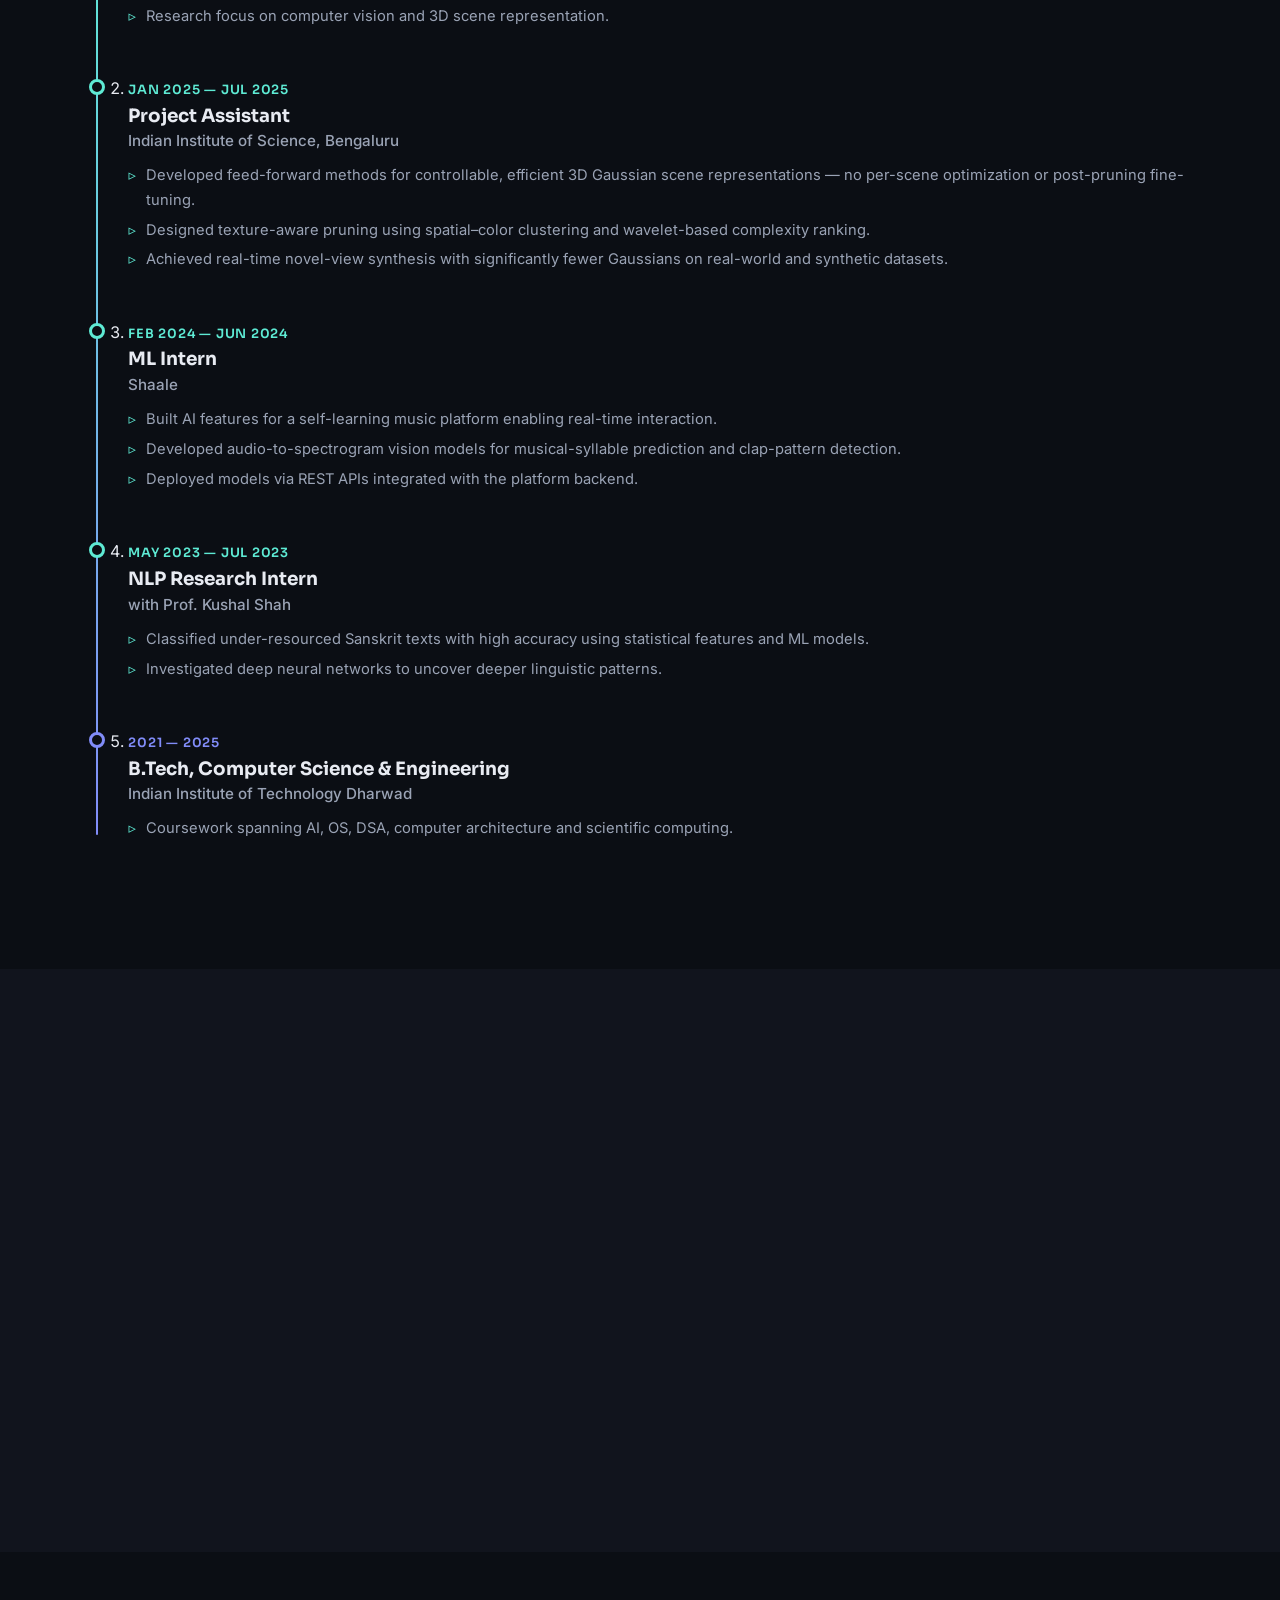
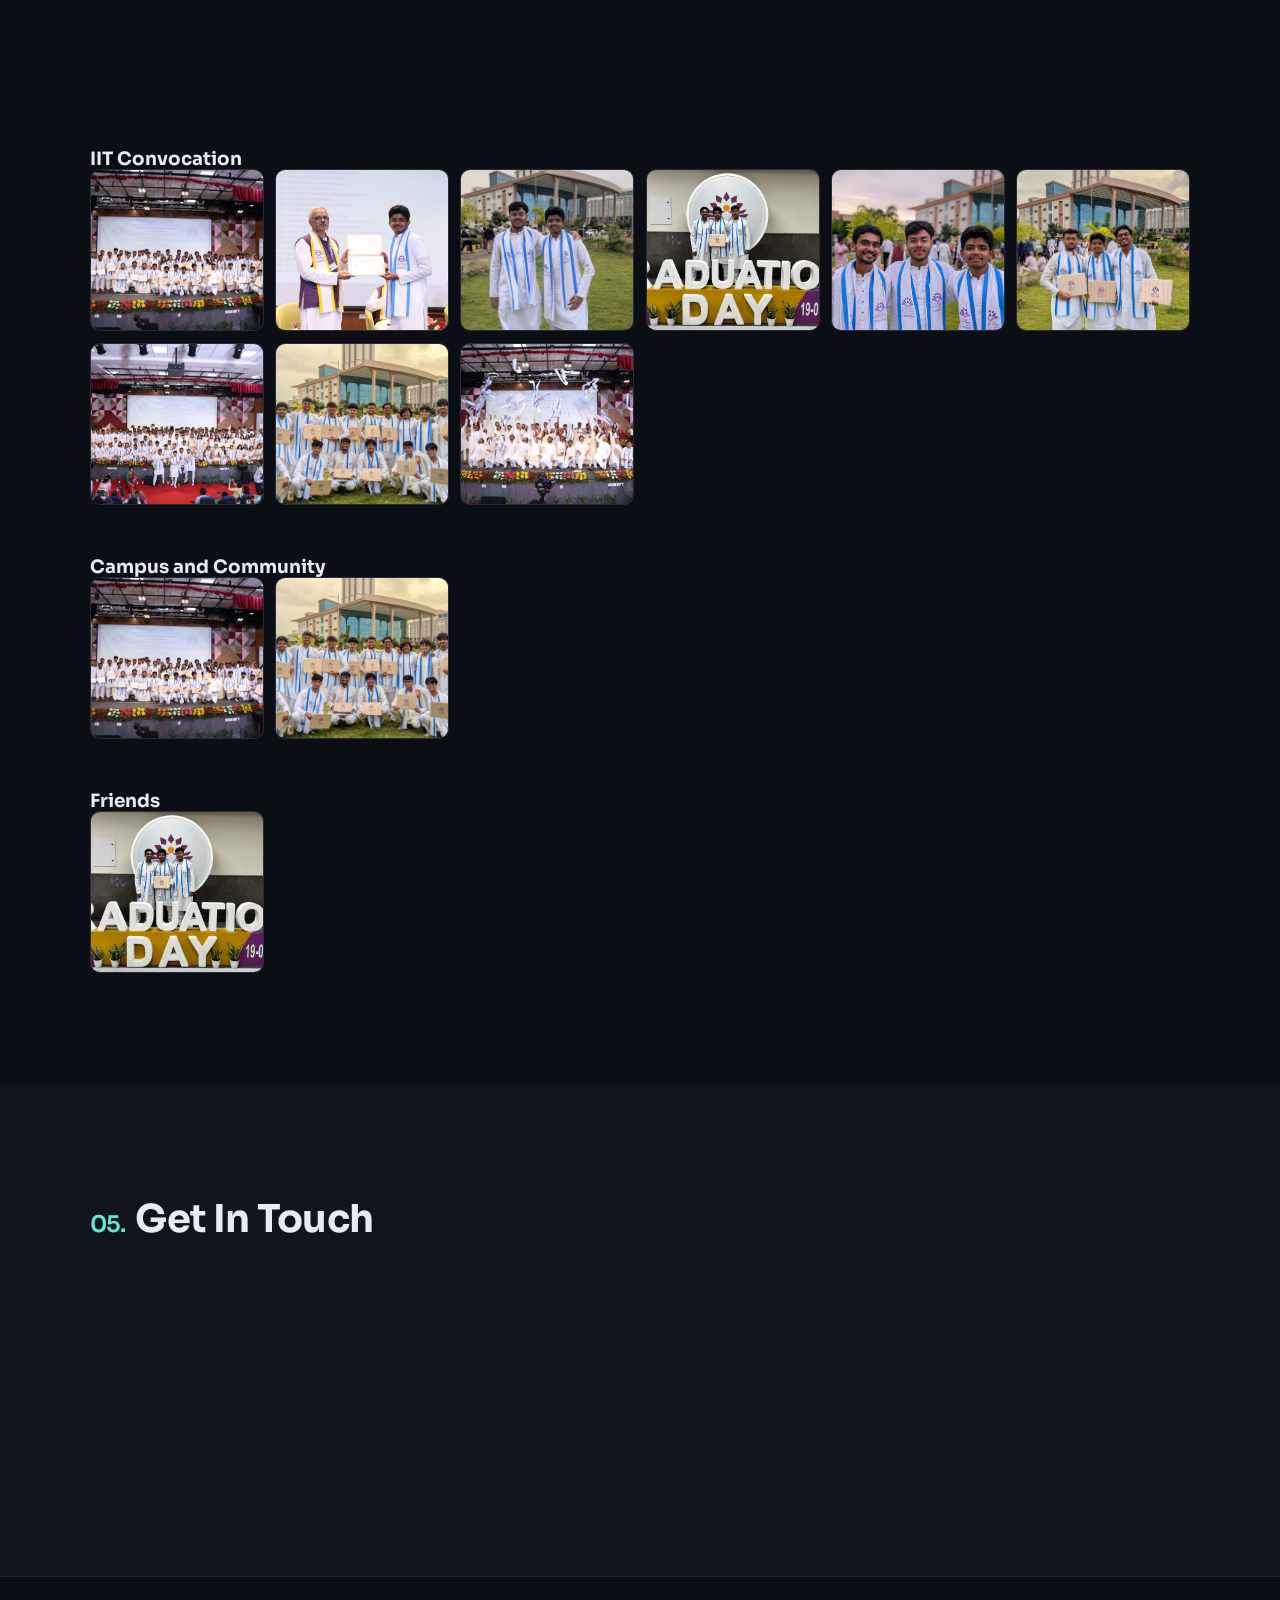
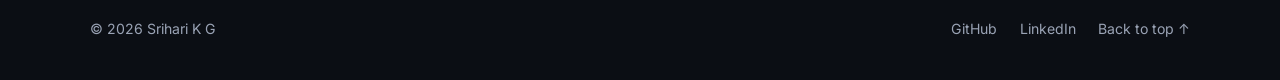
==== commit 6571c949: "update" ====
--- a/index.html
+++ b/index.html
@@ -60,6 +60,7 @@
         <li><a href="#news" class="nav__link">News</a></li>
         <li><a href="#experience" class="nav__link">Experience</a></li>
         <li><a href="#publications" class="nav__link">Publications</a></li>
+        <li><a href="#gallery" class="nav__link">Gallery</a></li>
         <li><a href="#contact" class="nav__link">Contact</a></li>
         <li>
           <button class="theme-toggle" id="theme-toggle" aria-label="Toggle dark / light mode">
@@ -169,10 +170,20 @@
       </div>
     </section>
 
+    <!-- ============ GALLERY ============ -->
+    <section class="section gallery" id="gallery" aria-labelledby="gallery-title">
+      <div class="container">
+        <h2 class="section__title reveal" id="gallery-title"><span class="section__num">04.</span> Gallery</h2>
+        <!-- Event photo groups rendered from js/gallery.js
+             (auto-generated from assets/gallery/ folders) -->
+        <div id="gallery-events"></div>
+      </div>
+    </section>
+
     <!-- ============ CONTACT ============ -->
     <section class="section contact" id="contact" aria-labelledby="contact-title">
       <div class="container">
-        <h2 class="section__title reveal" id="contact-title"><span class="section__num">04.</span> Get In Touch</h2>
+        <h2 class="section__title reveal" id="contact-title"><span class="section__num">05.</span> Get In Touch</h2>
 
         <div class="contact__text reveal">
           <p class="contact__lead">Have an idea, a research problem, or an opportunity? My inbox is always open.</p>
@@ -237,6 +248,7 @@
   </script>
 
   <script src="js/data.js"></script>
+  <script src="js/gallery.js"></script>
   <script src="js/main.js"></script>
 </body>
 </html>
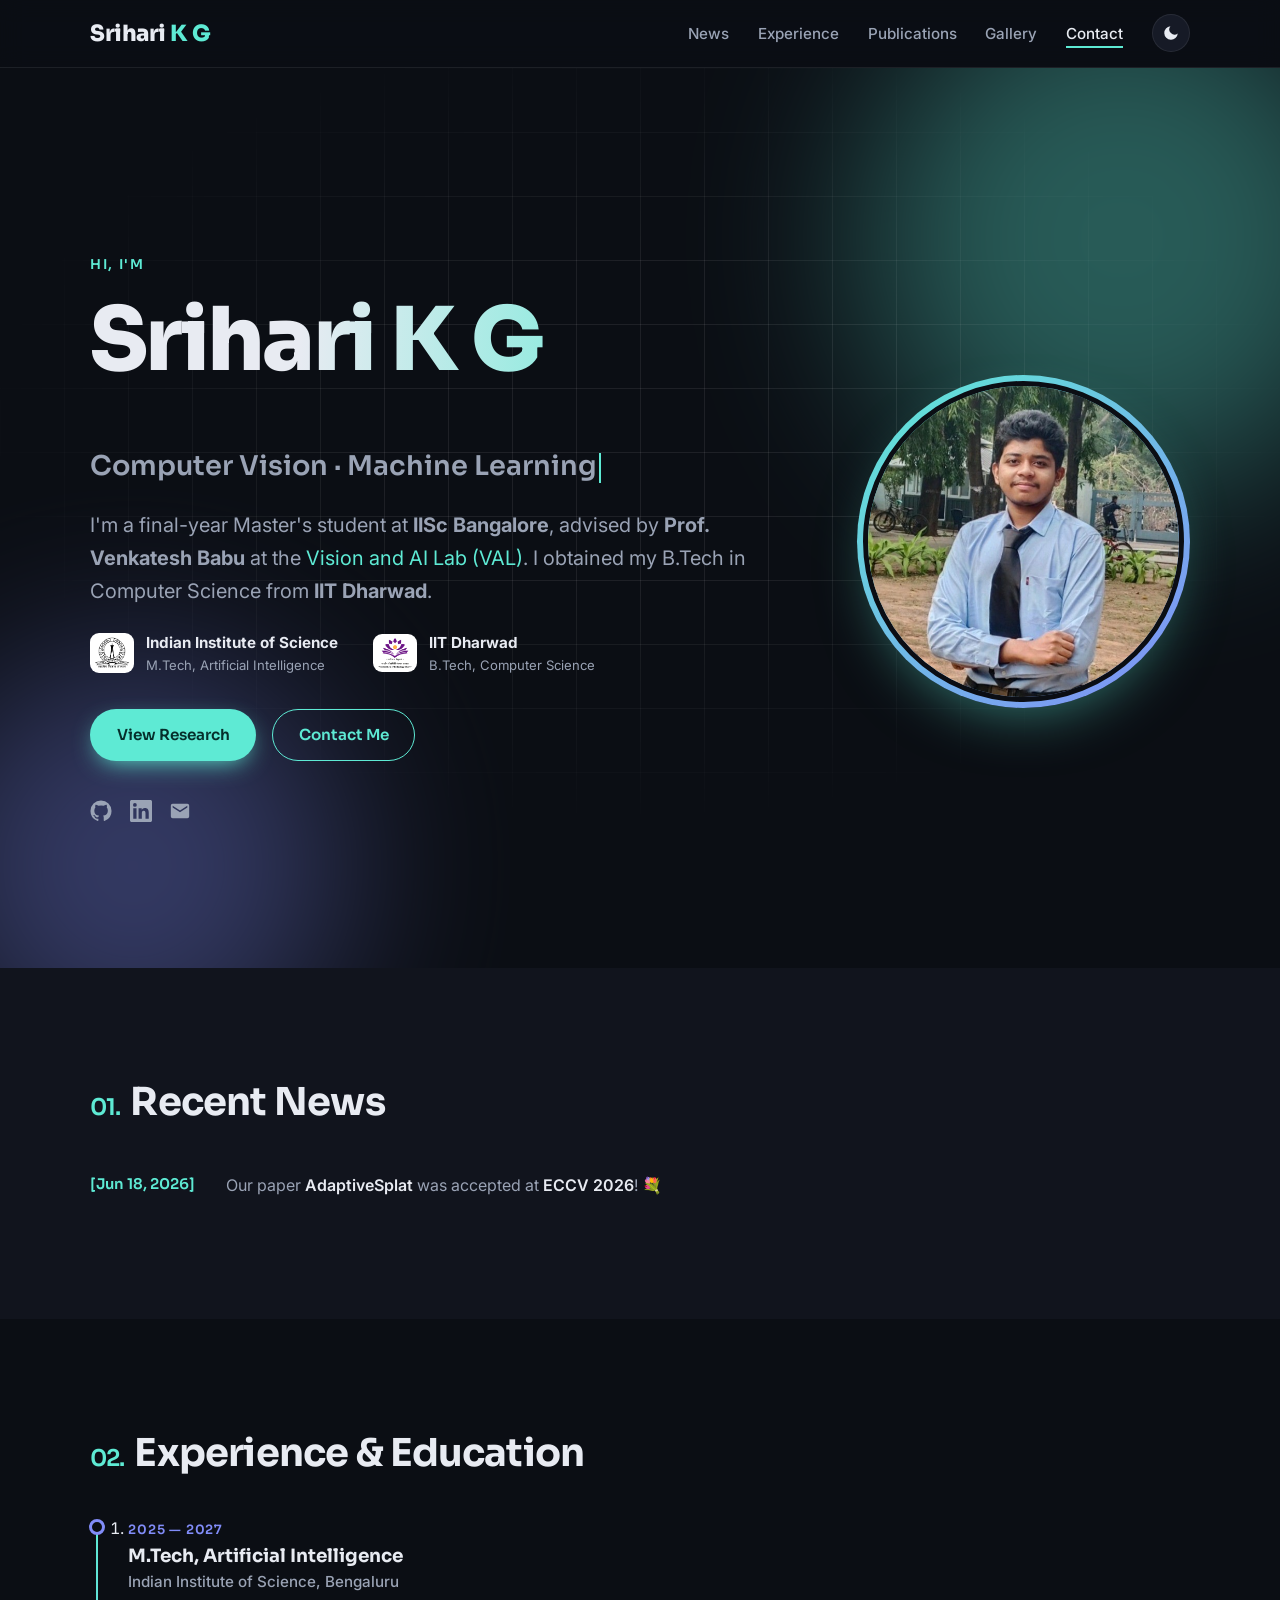
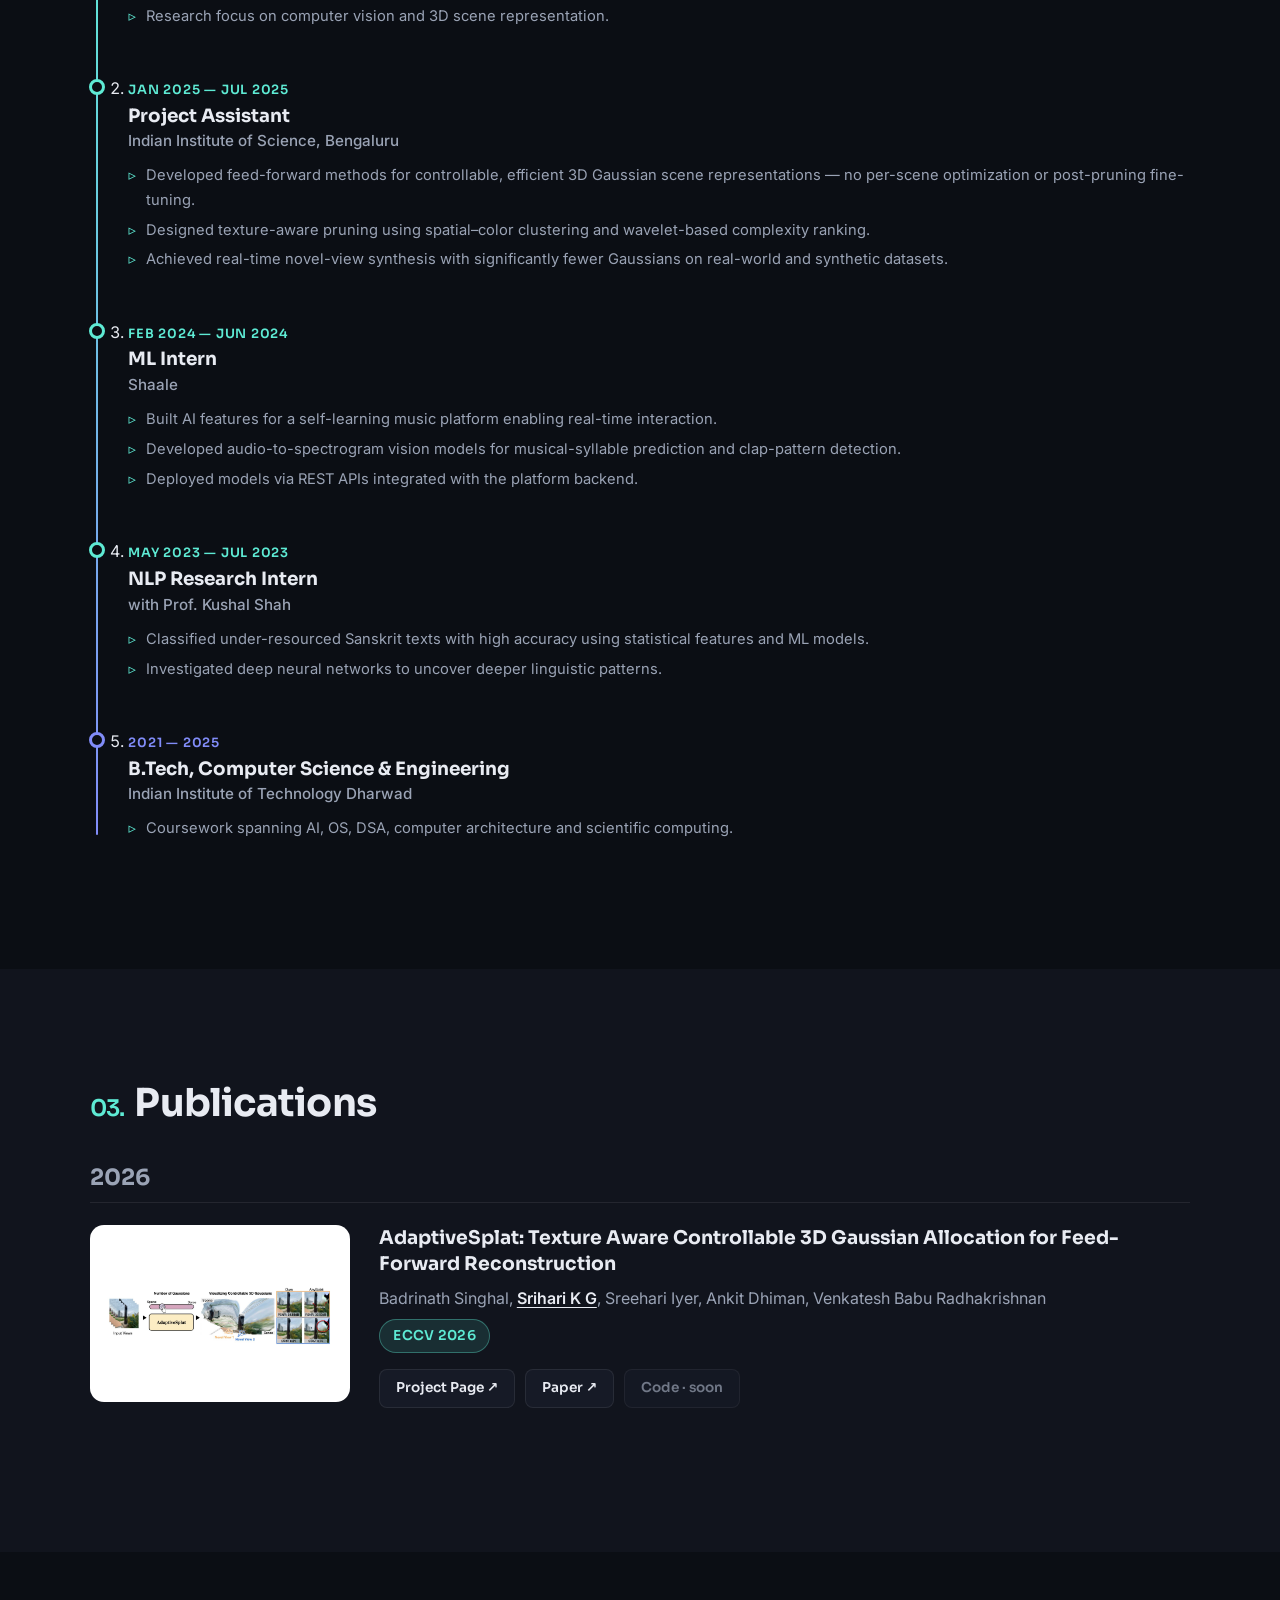
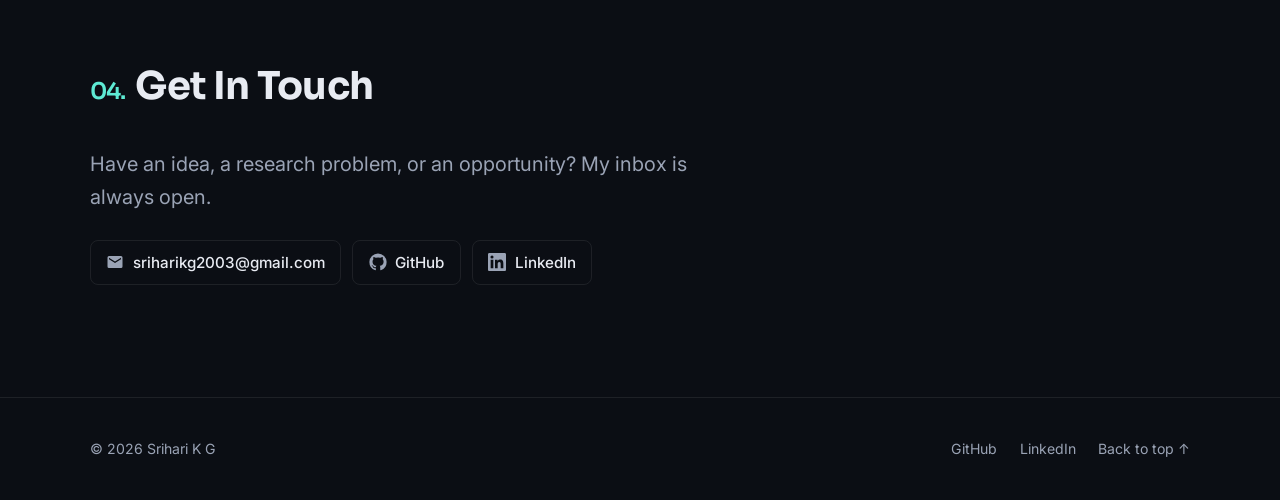
==== commit 41749d87: "update" ====
--- a/index.html
+++ b/index.html
@@ -60,7 +60,7 @@
         <li><a href="#news" class="nav__link">News</a></li>
         <li><a href="#experience" class="nav__link">Experience</a></li>
         <li><a href="#publications" class="nav__link">Publications</a></li>
-        <li><a href="#gallery" class="nav__link">Gallery</a></li>
+        <li><a href="gallery.html" class="nav__link">Gallery</a></li>
         <li><a href="#contact" class="nav__link">Contact</a></li>
         <li>
           <button class="theme-toggle" id="theme-toggle" aria-label="Toggle dark / light mode">
@@ -170,27 +170,32 @@
       </div>
     </section>
 
-    <!-- ============ GALLERY ============ -->
-    <section class="section gallery" id="gallery" aria-labelledby="gallery-title">
-      <div class="container">
-        <h2 class="section__title reveal" id="gallery-title"><span class="section__num">04.</span> Gallery</h2>
-        <!-- Event photo groups rendered from js/gallery.js
-             (auto-generated from assets/gallery/ folders) -->
-        <div id="gallery-events"></div>
-      </div>
-    </section>
-
     <!-- ============ CONTACT ============ -->
     <section class="section contact" id="contact" aria-labelledby="contact-title">
       <div class="container">
-        <h2 class="section__title reveal" id="contact-title"><span class="section__num">05.</span> Get In Touch</h2>
+        <h2 class="section__title reveal" id="contact-title"><span class="section__num">04.</span> Get In Touch</h2>
 
         <div class="contact__text reveal">
           <p class="contact__lead">Have an idea, a research problem, or an opportunity? My inbox is always open.</p>
-          <a class="contact__email" href="mailto:sriharikg2003@gmail.com">sriharikg2003@gmail.com</a>
-          <ul class="contact__social" aria-label="Social links">
-            <li><a href="https://github.com/sriharikg2003/" target="_blank" rel="noopener">GitHub ↗</a></li>
-            <li><a href="https://www.linkedin.com/in/srihari-k-g-91931a1ab/" target="_blank" rel="noopener">LinkedIn ↗</a></li>
+          <ul class="contact__links" aria-label="Contact links">
+            <li>
+              <a class="contact__item" href="mailto:sriharikg2003@gmail.com">
+                <svg viewBox="0 0 24 24" width="18" height="18" aria-hidden="true"><path fill="currentColor" d="M20 4H4a2 2 0 0 0-2 2v12a2 2 0 0 0 2 2h16a2 2 0 0 0 2-2V6a2 2 0 0 0-2-2zm0 4.24-8 5.01-8-5.01V6.4l8 5.01 8-5.01z"/></svg>
+                <span>sriharikg2003@gmail.com</span>
+              </a>
+            </li>
+            <li>
+              <a class="contact__item" href="https://github.com/sriharikg2003/" target="_blank" rel="noopener">
+                <svg viewBox="0 0 24 24" width="18" height="18" aria-hidden="true"><path fill="currentColor" d="M12 .5A11.5 11.5 0 0 0 .5 12a11.5 11.5 0 0 0 7.86 10.92c.58.1.79-.25.79-.56v-2c-3.2.7-3.87-1.54-3.87-1.54-.53-1.33-1.28-1.69-1.28-1.69-1.05-.71.08-.7.08-.7 1.16.08 1.77 1.19 1.77 1.19 1.03 1.77 2.7 1.26 3.36.96.1-.75.4-1.26.73-1.55-2.55-.29-5.23-1.28-5.23-5.68 0-1.26.45-2.29 1.19-3.1-.12-.29-.52-1.46.11-3.05 0 0 .97-.31 3.18 1.18a11 11 0 0 1 5.8 0c2.2-1.49 3.17-1.18 3.17-1.18.63 1.59.23 2.76.11 3.05.74.81 1.19 1.84 1.19 3.1 0 4.41-2.69 5.38-5.25 5.67.41.36.78 1.06.78 2.14v3.17c0 .31.2.67.8.55A11.5 11.5 0 0 0 23.5 12 11.5 11.5 0 0 0 12 .5z"/></svg>
+                <span>GitHub</span>
+              </a>
+            </li>
+            <li>
+              <a class="contact__item" href="https://www.linkedin.com/in/srihari-k-g-91931a1ab/" target="_blank" rel="noopener">
+                <svg viewBox="0 0 24 24" width="18" height="18" aria-hidden="true"><path fill="currentColor" d="M20.45 20.45h-3.55v-5.57c0-1.33-.03-3.04-1.85-3.04-1.86 0-2.14 1.45-2.14 2.94v5.67H9.35V9h3.41v1.56h.05a3.74 3.74 0 0 1 3.37-1.85c3.6 0 4.27 2.37 4.27 5.46zM5.34 7.43a2.06 2.06 0 1 1 0-4.12 2.06 2.06 0 0 1 0 4.12zM7.12 20.45H3.56V9h3.56zM22.22 0H1.77C.79 0 0 .77 0 1.72v20.55C0 23.23.79 24 1.77 24h20.45c.98 0 1.78-.77 1.78-1.73V1.72C24 .77 23.2 0 22.22 0z"/></svg>
+                <span>LinkedIn</span>
+              </a>
+            </li>
           </ul>
         </div>
       </div>
@@ -248,7 +253,6 @@
   </script>
 
   <script src="js/data.js"></script>
-  <script src="js/gallery.js"></script>
   <script src="js/main.js"></script>
 </body>
 </html>
--- a/css/style.css
+++ b/css/style.css
@@ -646,24 +646,27 @@
 
 /* ---------- 11. Contact ---------- */
 .contact__text { max-width: 640px; }
-.contact__lead { font-size: var(--fs-lg); color: var(--text-muted); margin-top: 0; }
-.contact__email {
-  font-family: var(--font-display); font-weight: 700;
-  font-size: clamp(1.1rem, 2.6vw, 1.45rem);
-  display: inline-block; margin-block: .6rem 1.4rem;
-  position: relative;
-}
-.contact__email::after {
-  content: ''; position: absolute; left: 0; bottom: -3px;
-  width: 100%; height: 2px; background: var(--accent);
-  transform: scaleX(0); transform-origin: right;
-  transition: transform .3s var(--ease);
-}
-.contact__email:hover::after { transform: scaleX(1); transform-origin: left; }
-
-.contact__social { display: flex; gap: 1.4rem; }
-.contact__social a { color: var(--text-muted); font-weight: 500; transition: color .25s; }
-.contact__social a:hover { color: var(--accent); }
+.contact__lead {
+  font-size: var(--fs-lg); color: var(--text-muted);
+  margin-top: 0; margin-bottom: 1.6rem;
+}
+
+.contact__links {
+  display: flex; flex-wrap: wrap; gap: .7rem;
+}
+.contact__item {
+  display: inline-flex; align-items: center; gap: .55rem;
+  padding: .55rem .95rem;
+  border: 1px solid var(--border); border-radius: 8px;
+  color: var(--text); font-weight: 500; font-size: .95rem;
+  transition: border-color .2s var(--ease), color .2s var(--ease), background-color .2s var(--ease);
+}
+.contact__item svg { color: var(--text-muted); transition: color .2s var(--ease); }
+.contact__item:hover {
+  border-color: var(--accent); color: var(--accent);
+  background: color-mix(in srgb, var(--accent) 8%, transparent);
+}
+.contact__item:hover svg { color: var(--accent); }
 
 
 /* ---------- 12. Footer ---------- */
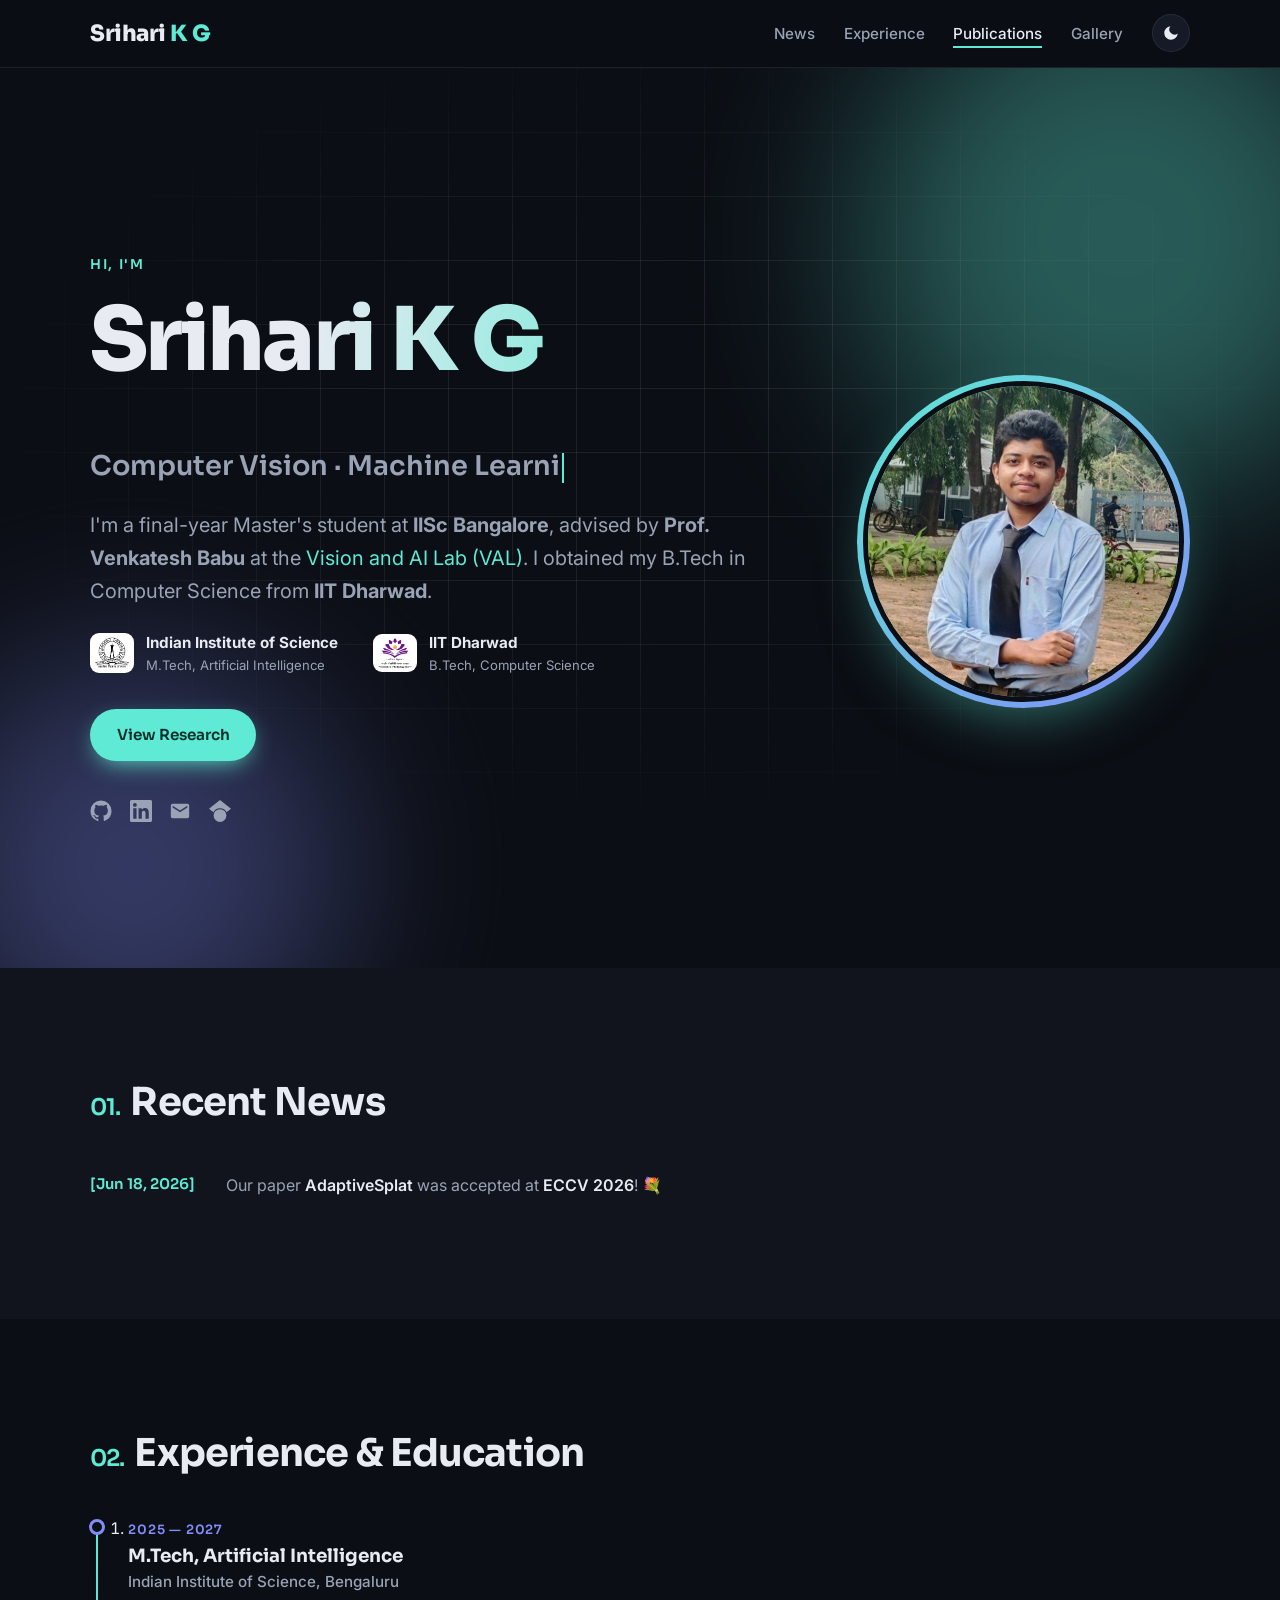
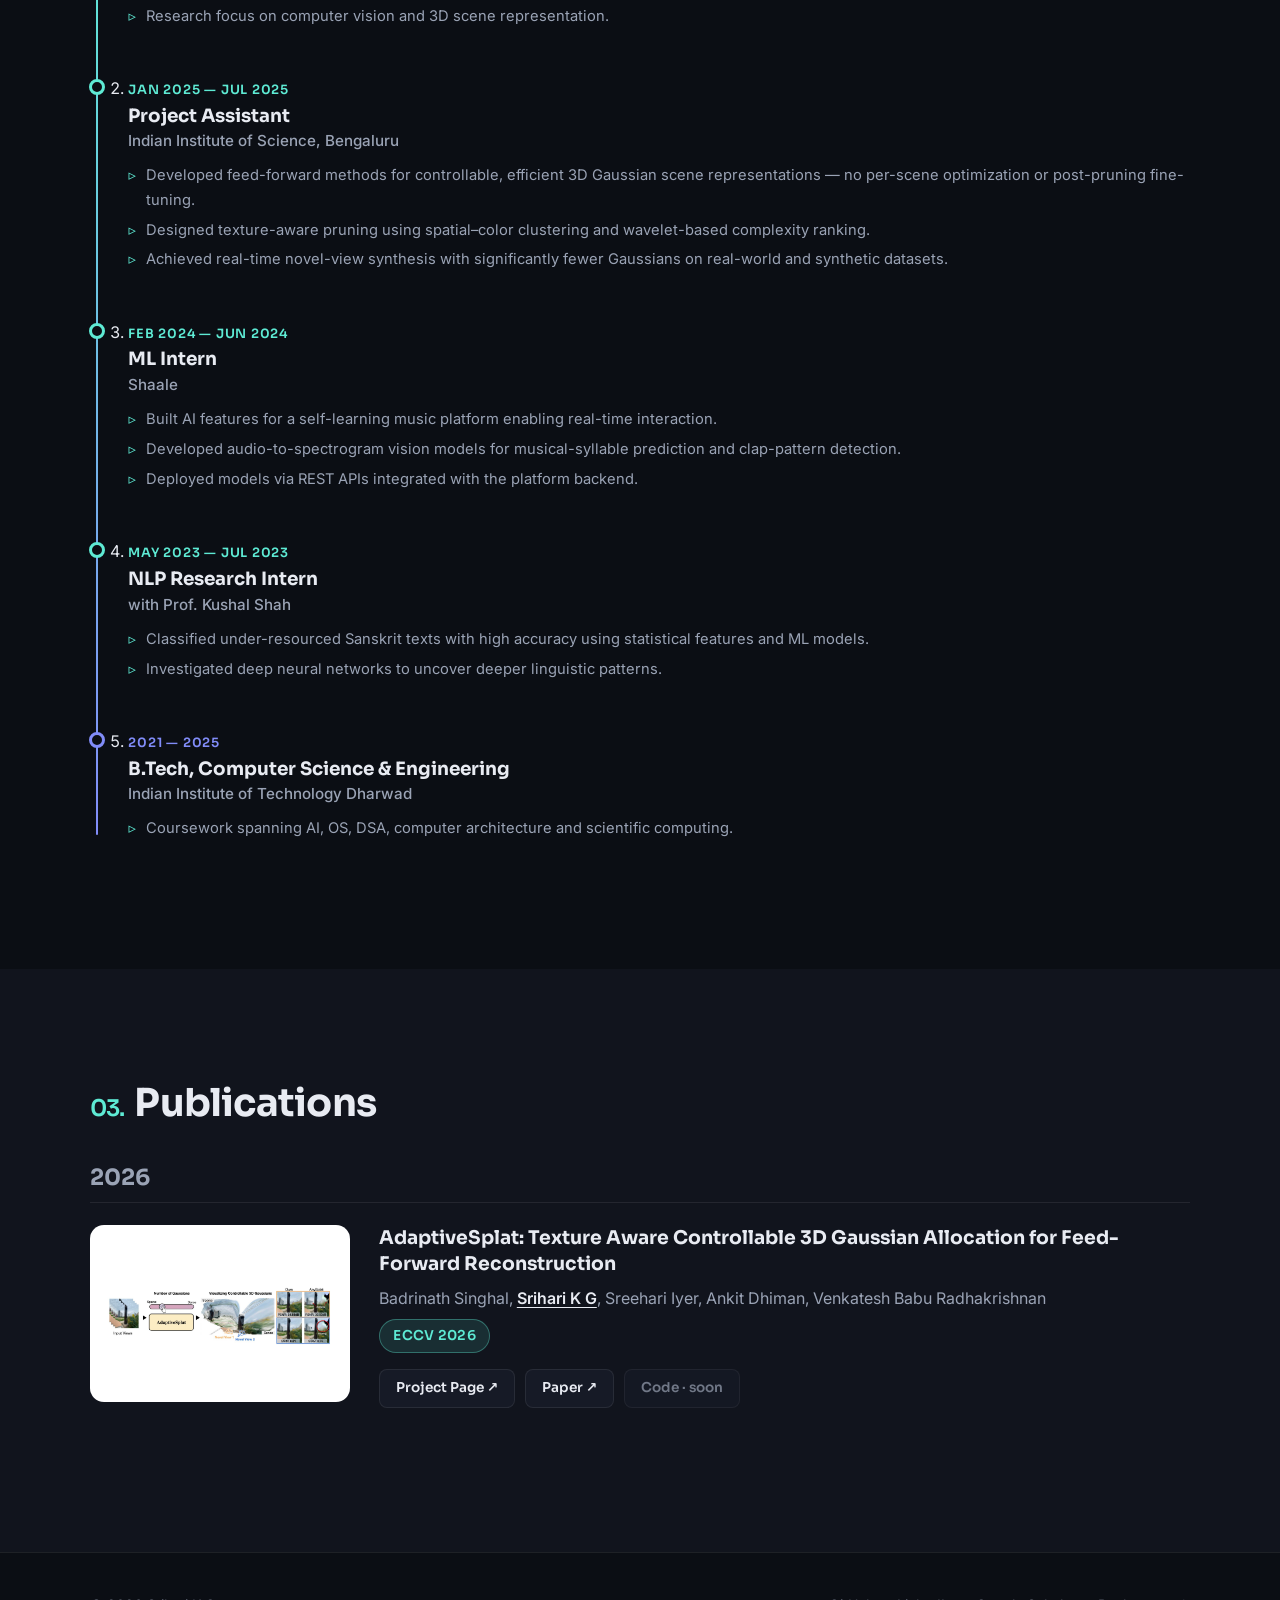
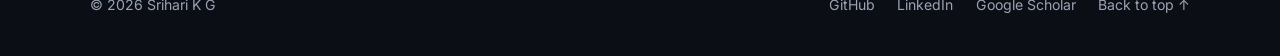
==== commit 71fb0b42: "update" ====
--- a/index.html
+++ b/index.html
@@ -61,7 +61,6 @@
         <li><a href="#experience" class="nav__link">Experience</a></li>
         <li><a href="#publications" class="nav__link">Publications</a></li>
         <li><a href="gallery.html" class="nav__link">Gallery</a></li>
-        <li><a href="#contact" class="nav__link">Contact</a></li>
         <li>
           <button class="theme-toggle" id="theme-toggle" aria-label="Toggle dark / light mode">
             <svg class="icon-sun" viewBox="0 0 24 24" width="18" height="18" aria-hidden="true"><circle cx="12" cy="12" r="5" fill="currentColor"/><g stroke="currentColor" stroke-width="2" stroke-linecap="round"><path d="M12 2v2M12 20v2M4.9 4.9l1.4 1.4M17.7 17.7l1.4 1.4M2 12h2M20 12h2M4.9 19.1l1.4-1.4M17.7 6.3l1.4-1.4"/></g></svg>
@@ -109,7 +108,6 @@
         </ul>
         <div class="hero__cta reveal">
           <a class="btn btn--primary" href="#publications">View Research</a>
-          <a class="btn btn--ghost" href="#contact">Contact Me</a>
         </div>
         <ul class="hero__social reveal" aria-label="Social links">
           <li><a href="https://github.com/sriharikg2003/" target="_blank" rel="noopener" aria-label="GitHub">
@@ -121,6 +119,9 @@
           <li><a href="mailto:sriharikg2003@gmail.com" aria-label="Email">
             <svg viewBox="0 0 24 24" width="22" height="22" aria-hidden="true"><path fill="currentColor" d="M20 4H4a2 2 0 0 0-2 2v12a2 2 0 0 0 2 2h16a2 2 0 0 0 2-2V6a2 2 0 0 0-2-2zm0 4.24-8 5.01-8-5.01V6.4l8 5.01 8-5.01z"/></svg>
           </a></li>
+          <li><a href="https://scholar.google.com/citations?user=UaVMxFAAAAAJ&hl=en" target="_blank" rel="noopener" aria-label="Google Scholar">
+            <svg viewBox="0 0 24 24" width="22" height="22" aria-hidden="true"><path fill="currentColor" d="M12 24a7 7 0 1 1 0-14 7 7 0 0 1 0 14zm0-24L0 9.5l4.838 3.94A8 8 0 0 1 12 9a8 8 0 0 1 7.162 4.44L24 9.5z"/></svg>
+          </a></li>
         </ul>
         </div>
 
@@ -170,36 +171,6 @@
       </div>
     </section>
 
-    <!-- ============ CONTACT ============ -->
-    <section class="section contact" id="contact" aria-labelledby="contact-title">
-      <div class="container">
-        <h2 class="section__title reveal" id="contact-title"><span class="section__num">04.</span> Get In Touch</h2>
-
-        <div class="contact__text reveal">
-          <p class="contact__lead">Have an idea, a research problem, or an opportunity? My inbox is always open.</p>
-          <ul class="contact__links" aria-label="Contact links">
-            <li>
-              <a class="contact__item" href="mailto:sriharikg2003@gmail.com">
-                <svg viewBox="0 0 24 24" width="18" height="18" aria-hidden="true"><path fill="currentColor" d="M20 4H4a2 2 0 0 0-2 2v12a2 2 0 0 0 2 2h16a2 2 0 0 0 2-2V6a2 2 0 0 0-2-2zm0 4.24-8 5.01-8-5.01V6.4l8 5.01 8-5.01z"/></svg>
-                <span>sriharikg2003@gmail.com</span>
-              </a>
-            </li>
-            <li>
-              <a class="contact__item" href="https://github.com/sriharikg2003/" target="_blank" rel="noopener">
-                <svg viewBox="0 0 24 24" width="18" height="18" aria-hidden="true"><path fill="currentColor" d="M12 .5A11.5 11.5 0 0 0 .5 12a11.5 11.5 0 0 0 7.86 10.92c.58.1.79-.25.79-.56v-2c-3.2.7-3.87-1.54-3.87-1.54-.53-1.33-1.28-1.69-1.28-1.69-1.05-.71.08-.7.08-.7 1.16.08 1.77 1.19 1.77 1.19 1.03 1.77 2.7 1.26 3.36.96.1-.75.4-1.26.73-1.55-2.55-.29-5.23-1.28-5.23-5.68 0-1.26.45-2.29 1.19-3.1-.12-.29-.52-1.46.11-3.05 0 0 .97-.31 3.18 1.18a11 11 0 0 1 5.8 0c2.2-1.49 3.17-1.18 3.17-1.18.63 1.59.23 2.76.11 3.05.74.81 1.19 1.84 1.19 3.1 0 4.41-2.69 5.38-5.25 5.67.41.36.78 1.06.78 2.14v3.17c0 .31.2.67.8.55A11.5 11.5 0 0 0 23.5 12 11.5 11.5 0 0 0 12 .5z"/></svg>
-                <span>GitHub</span>
-              </a>
-            </li>
-            <li>
-              <a class="contact__item" href="https://www.linkedin.com/in/srihari-k-g-91931a1ab/" target="_blank" rel="noopener">
-                <svg viewBox="0 0 24 24" width="18" height="18" aria-hidden="true"><path fill="currentColor" d="M20.45 20.45h-3.55v-5.57c0-1.33-.03-3.04-1.85-3.04-1.86 0-2.14 1.45-2.14 2.94v5.67H9.35V9h3.41v1.56h.05a3.74 3.74 0 0 1 3.37-1.85c3.6 0 4.27 2.37 4.27 5.46zM5.34 7.43a2.06 2.06 0 1 1 0-4.12 2.06 2.06 0 0 1 0 4.12zM7.12 20.45H3.56V9h3.56zM22.22 0H1.77C.79 0 0 .77 0 1.72v20.55C0 23.23.79 24 1.77 24h20.45c.98 0 1.78-.77 1.78-1.73V1.72C24 .77 23.2 0 22.22 0z"/></svg>
-                <span>LinkedIn</span>
-              </a>
-            </li>
-          </ul>
-        </div>
-      </div>
-    </section>
   </main>
 
   <!-- ============ FOOTER ============ -->
@@ -209,6 +180,7 @@
       <ul class="footer__links">
         <li><a href="https://github.com/sriharikg2003/" target="_blank" rel="noopener">GitHub</a></li>
         <li><a href="https://www.linkedin.com/in/srihari-k-g-91931a1ab/" target="_blank" rel="noopener">LinkedIn</a></li>
+        <li><a href="https://scholar.google.com/citations?user=UaVMxFAAAAAJ&hl=en" target="_blank" rel="noopener">Google Scholar</a></li>
         <li><a href="#top">Back to top ↑</a></li>
       </ul>
     </div>
@@ -245,7 +217,8 @@
     "url": "https://sriharikg2003.github.io/",
     "sameAs": [
       "https://github.com/sriharikg2003/",
-      "https://www.linkedin.com/in/srihari-k-g-91931a1ab/"
+      "https://www.linkedin.com/in/srihari-k-g-91931a1ab/",
+      "https://scholar.google.com/citations?user=UaVMxFAAAAAJ&hl=en"
     ],
     "jobTitle": "AI / ML Researcher",
     "alumniOf": ["Indian Institute of Technology Dharwad", "Indian Institute of Science"]
--- a/css/style.css
+++ b/css/style.css
@@ -644,31 +644,6 @@
 
 .gallery-empty { color: var(--text-muted); }
 
-/* ---------- 11. Contact ---------- */
-.contact__text { max-width: 640px; }
-.contact__lead {
-  font-size: var(--fs-lg); color: var(--text-muted);
-  margin-top: 0; margin-bottom: 1.6rem;
-}
-
-.contact__links {
-  display: flex; flex-wrap: wrap; gap: .7rem;
-}
-.contact__item {
-  display: inline-flex; align-items: center; gap: .55rem;
-  padding: .55rem .95rem;
-  border: 1px solid var(--border); border-radius: 8px;
-  color: var(--text); font-weight: 500; font-size: .95rem;
-  transition: border-color .2s var(--ease), color .2s var(--ease), background-color .2s var(--ease);
-}
-.contact__item svg { color: var(--text-muted); transition: color .2s var(--ease); }
-.contact__item:hover {
-  border-color: var(--accent); color: var(--accent);
-  background: color-mix(in srgb, var(--accent) 8%, transparent);
-}
-.contact__item:hover svg { color: var(--accent); }
-
-
 /* ---------- 12. Footer ---------- */
 .footer { border-top: 1px solid var(--border); padding-block: 1.6rem; }
 .footer__inner {
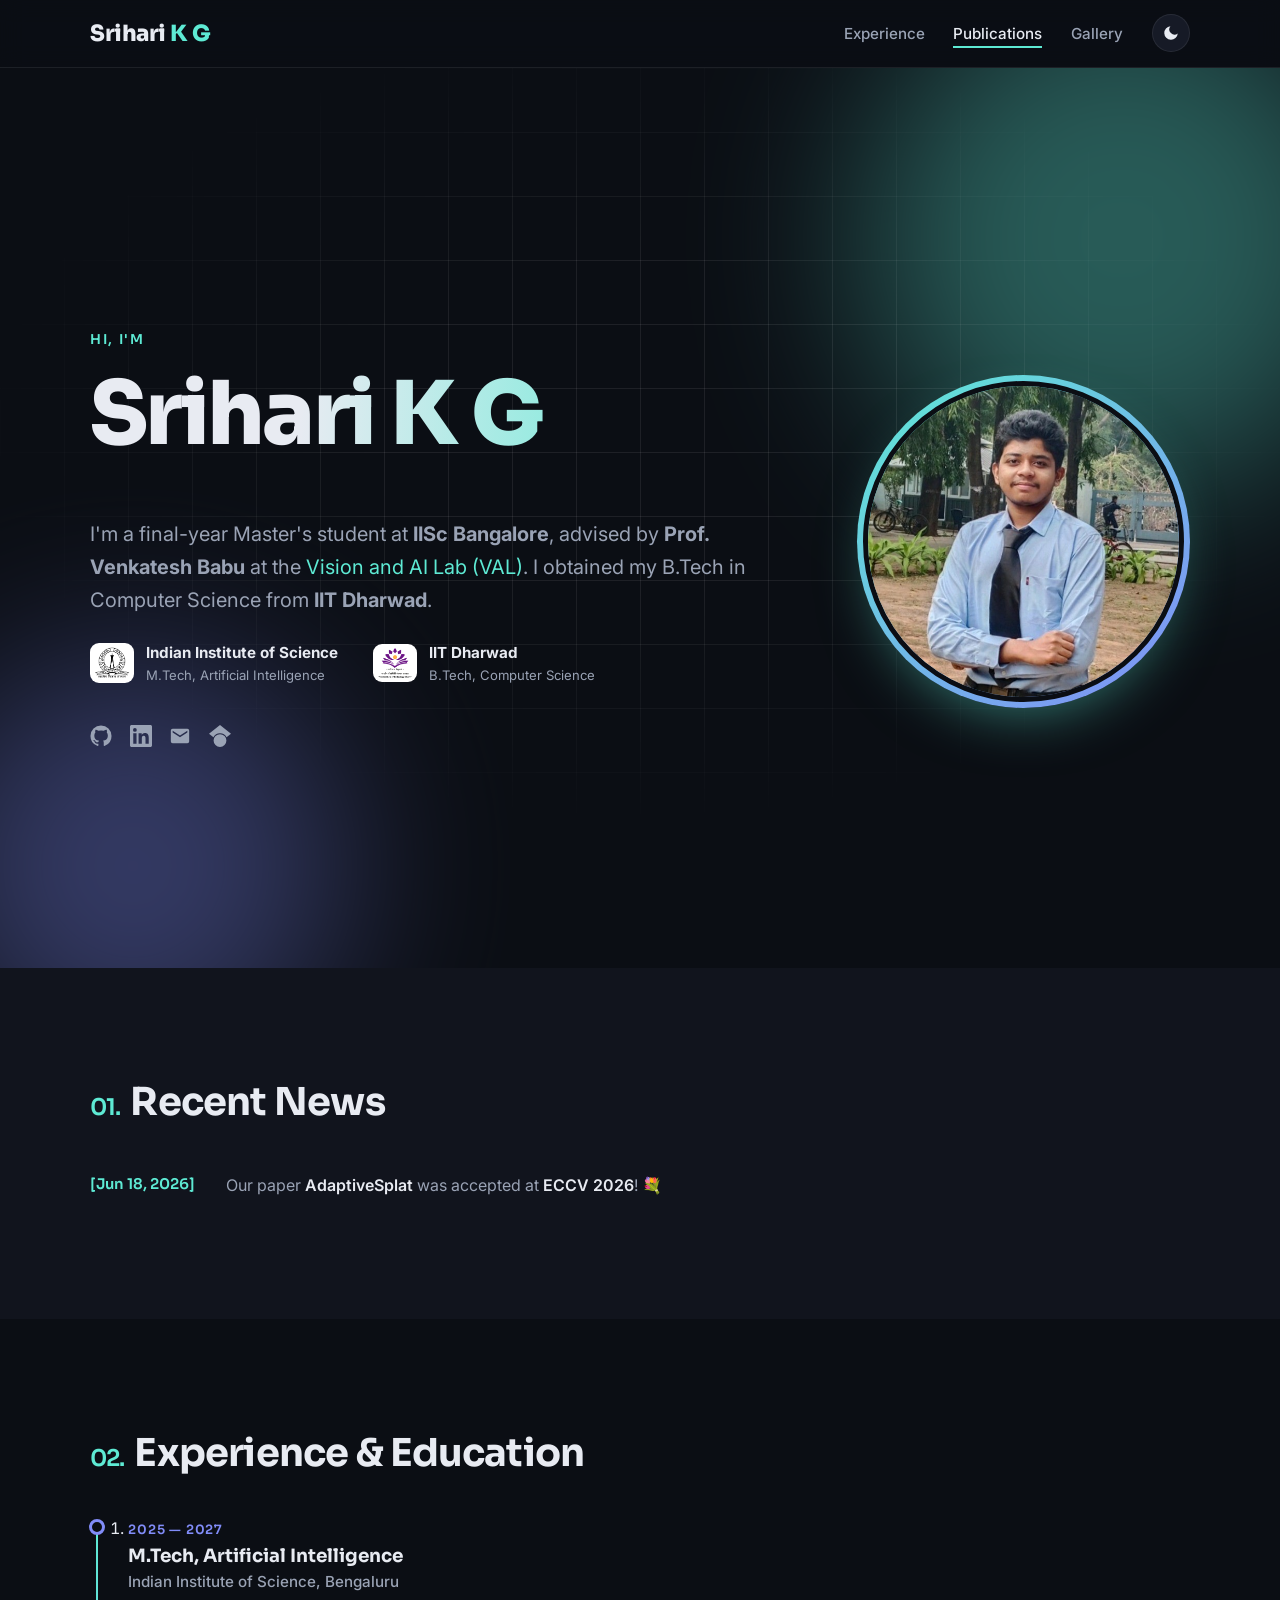
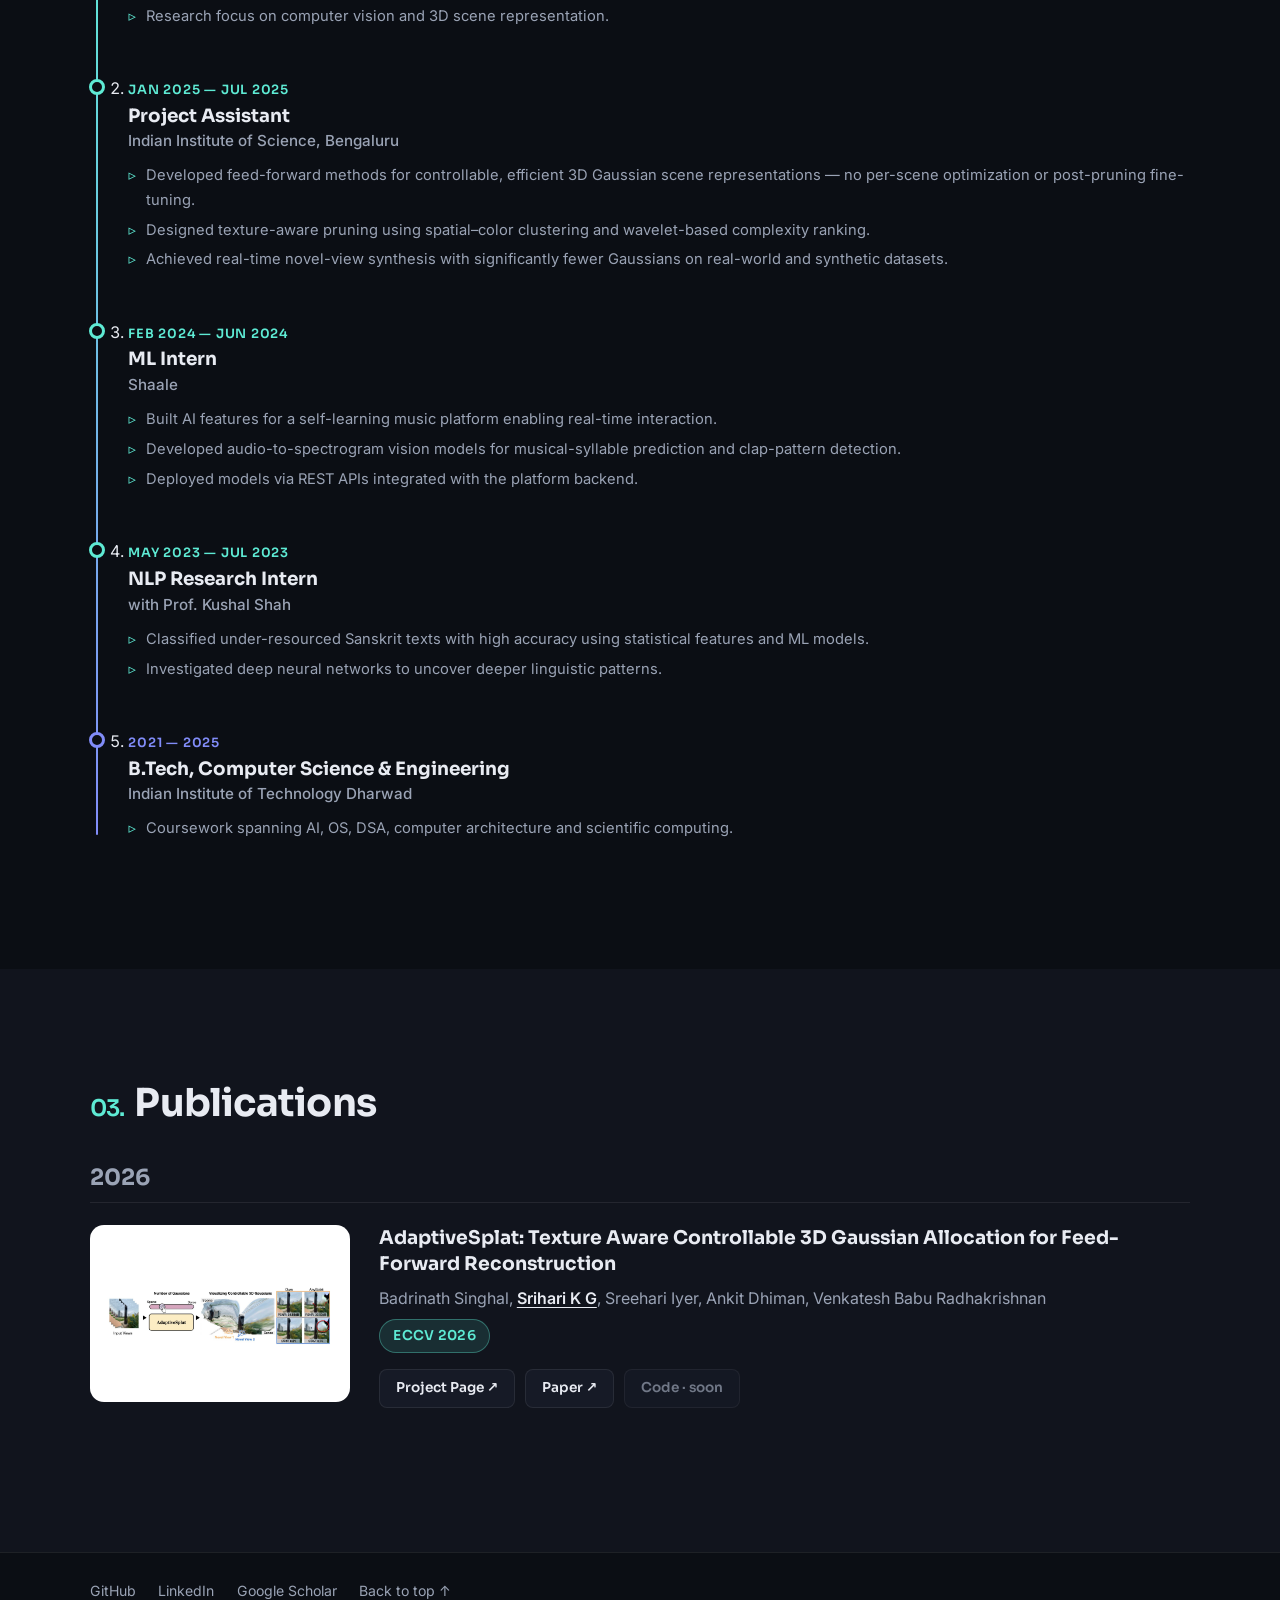
==== commit 37480948: "update" ====
--- a/index.html
+++ b/index.html
@@ -57,7 +57,6 @@
       </button>
 
       <ul class="nav__menu" id="nav-menu">
-        <li><a href="#news" class="nav__link">News</a></li>
         <li><a href="#experience" class="nav__link">Experience</a></li>
         <li><a href="#publications" class="nav__link">Publications</a></li>
         <li><a href="gallery.html" class="nav__link">Gallery</a></li>
@@ -87,9 +86,6 @@
         <h1 class="hero__title">
           <span class="reveal">Srihari K G</span>
         </h1>
-        <p class="hero__tagline reveal">
-          <span id="typed" aria-live="polite"></span><span class="caret" aria-hidden="true"></span>
-        </p>
         <p class="hero__sub reveal">
           I'm a final-year Master's student at <strong>IISc Bangalore</strong>, advised by
           <strong>Prof. Venkatesh Babu</strong> at the
@@ -106,9 +102,6 @@
             <div><strong>IIT Dharwad</strong><span>B.Tech, Computer Science</span></div>
           </li>
         </ul>
-        <div class="hero__cta reveal">
-          <a class="btn btn--primary" href="#publications">View Research</a>
-        </div>
         <ul class="hero__social reveal" aria-label="Social links">
           <li><a href="https://github.com/sriharikg2003/" target="_blank" rel="noopener" aria-label="GitHub">
             <svg viewBox="0 0 24 24" width="22" height="22" aria-hidden="true"><path fill="currentColor" d="M12 .5A11.5 11.5 0 0 0 .5 12a11.5 11.5 0 0 0 7.86 10.92c.58.1.79-.25.79-.56v-2c-3.2.7-3.87-1.54-3.87-1.54-.53-1.33-1.28-1.69-1.28-1.69-1.05-.71.08-.7.08-.7 1.16.08 1.77 1.19 1.77 1.19 1.03 1.77 2.7 1.26 3.36.96.1-.75.4-1.26.73-1.55-2.55-.29-5.23-1.28-5.23-5.68 0-1.26.45-2.29 1.19-3.1-.12-.29-.52-1.46.11-3.05 0 0 .97-.31 3.18 1.18a11 11 0 0 1 5.8 0c2.2-1.49 3.17-1.18 3.17-1.18.63 1.59.23 2.76.11 3.05.74.81 1.19 1.84 1.19 3.1 0 4.41-2.69 5.38-5.25 5.67.41.36.78 1.06.78 2.14v3.17c0 .31.2.67.8.55A11.5 11.5 0 0 0 23.5 12 11.5 11.5 0 0 0 12 .5z"/></svg>
@@ -176,7 +169,6 @@
   <!-- ============ FOOTER ============ -->
   <footer class="footer">
     <div class="container footer__inner">
-      <p>© <span id="year"></span> Srihari K G </p>
       <ul class="footer__links">
         <li><a href="https://github.com/sriharikg2003/" target="_blank" rel="noopener">GitHub</a></li>
         <li><a href="https://www.linkedin.com/in/srihari-k-g-91931a1ab/" target="_blank" rel="noopener">LinkedIn</a></li>
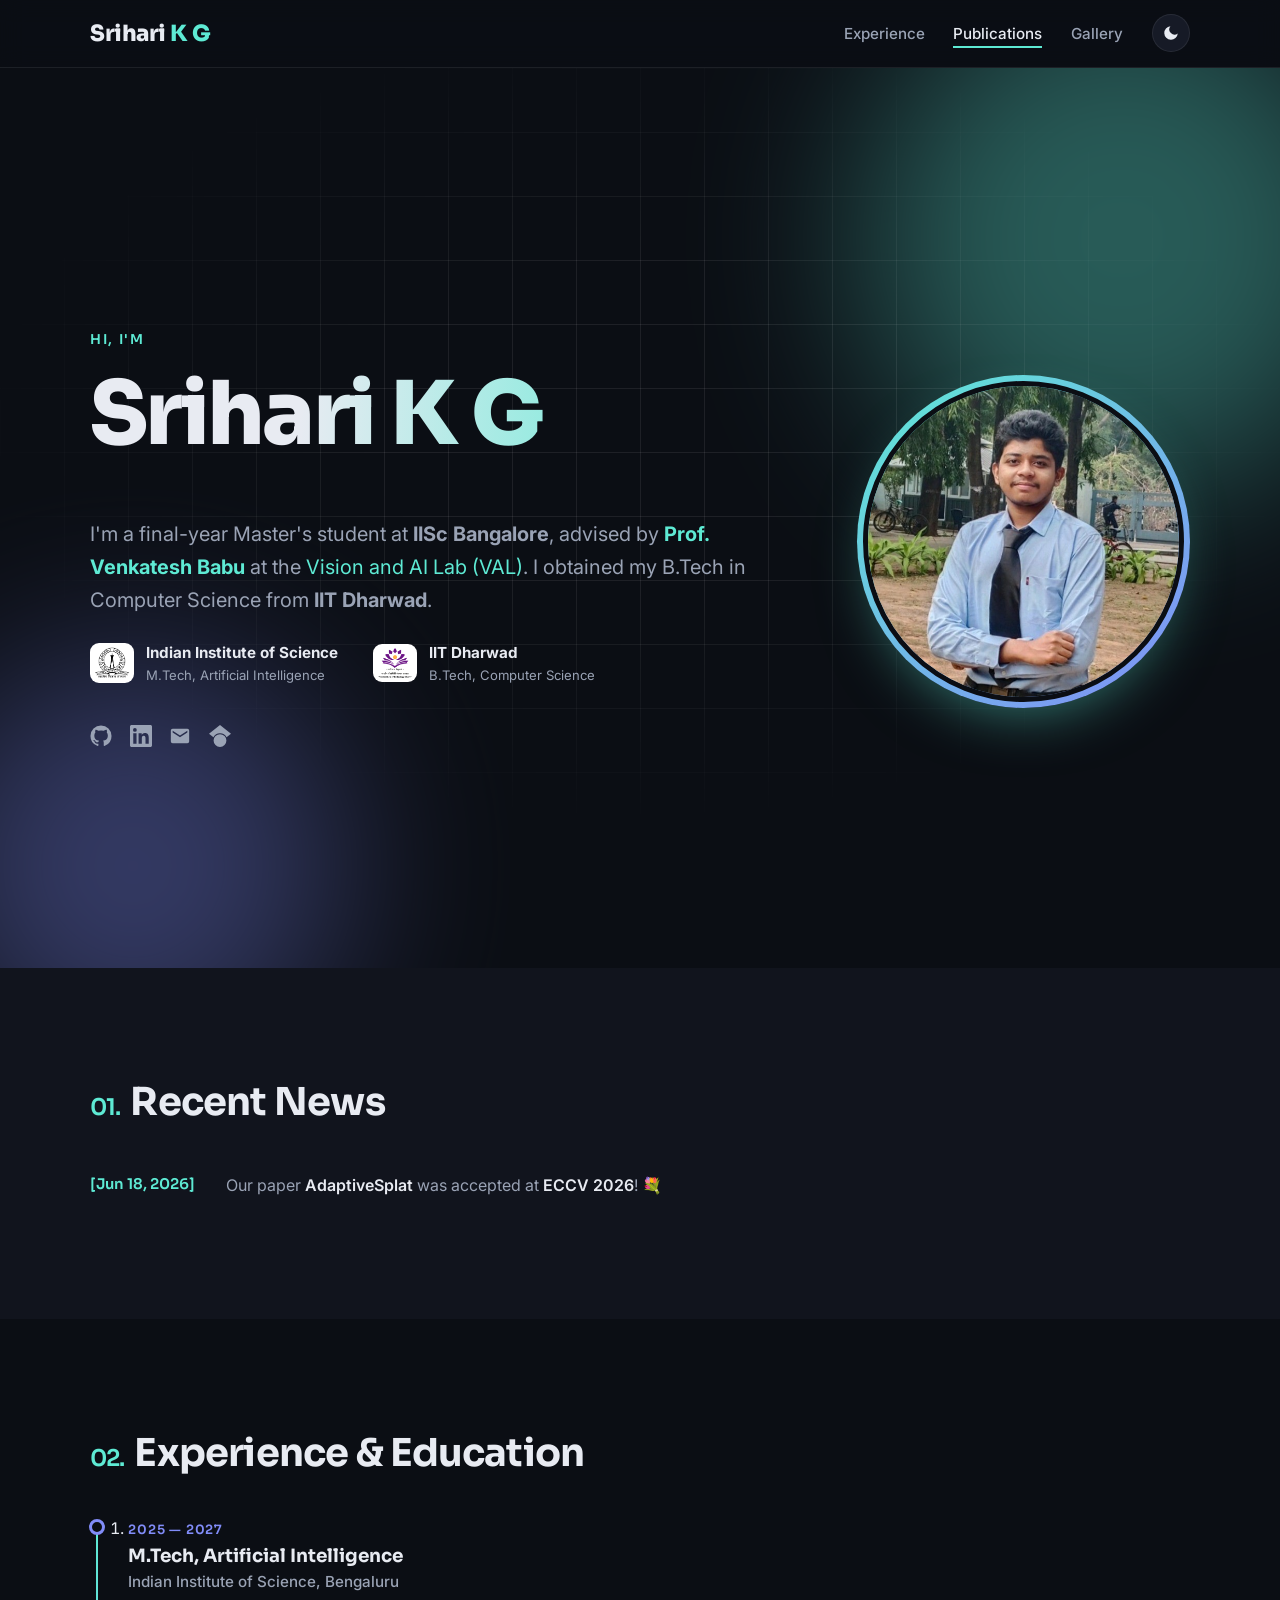
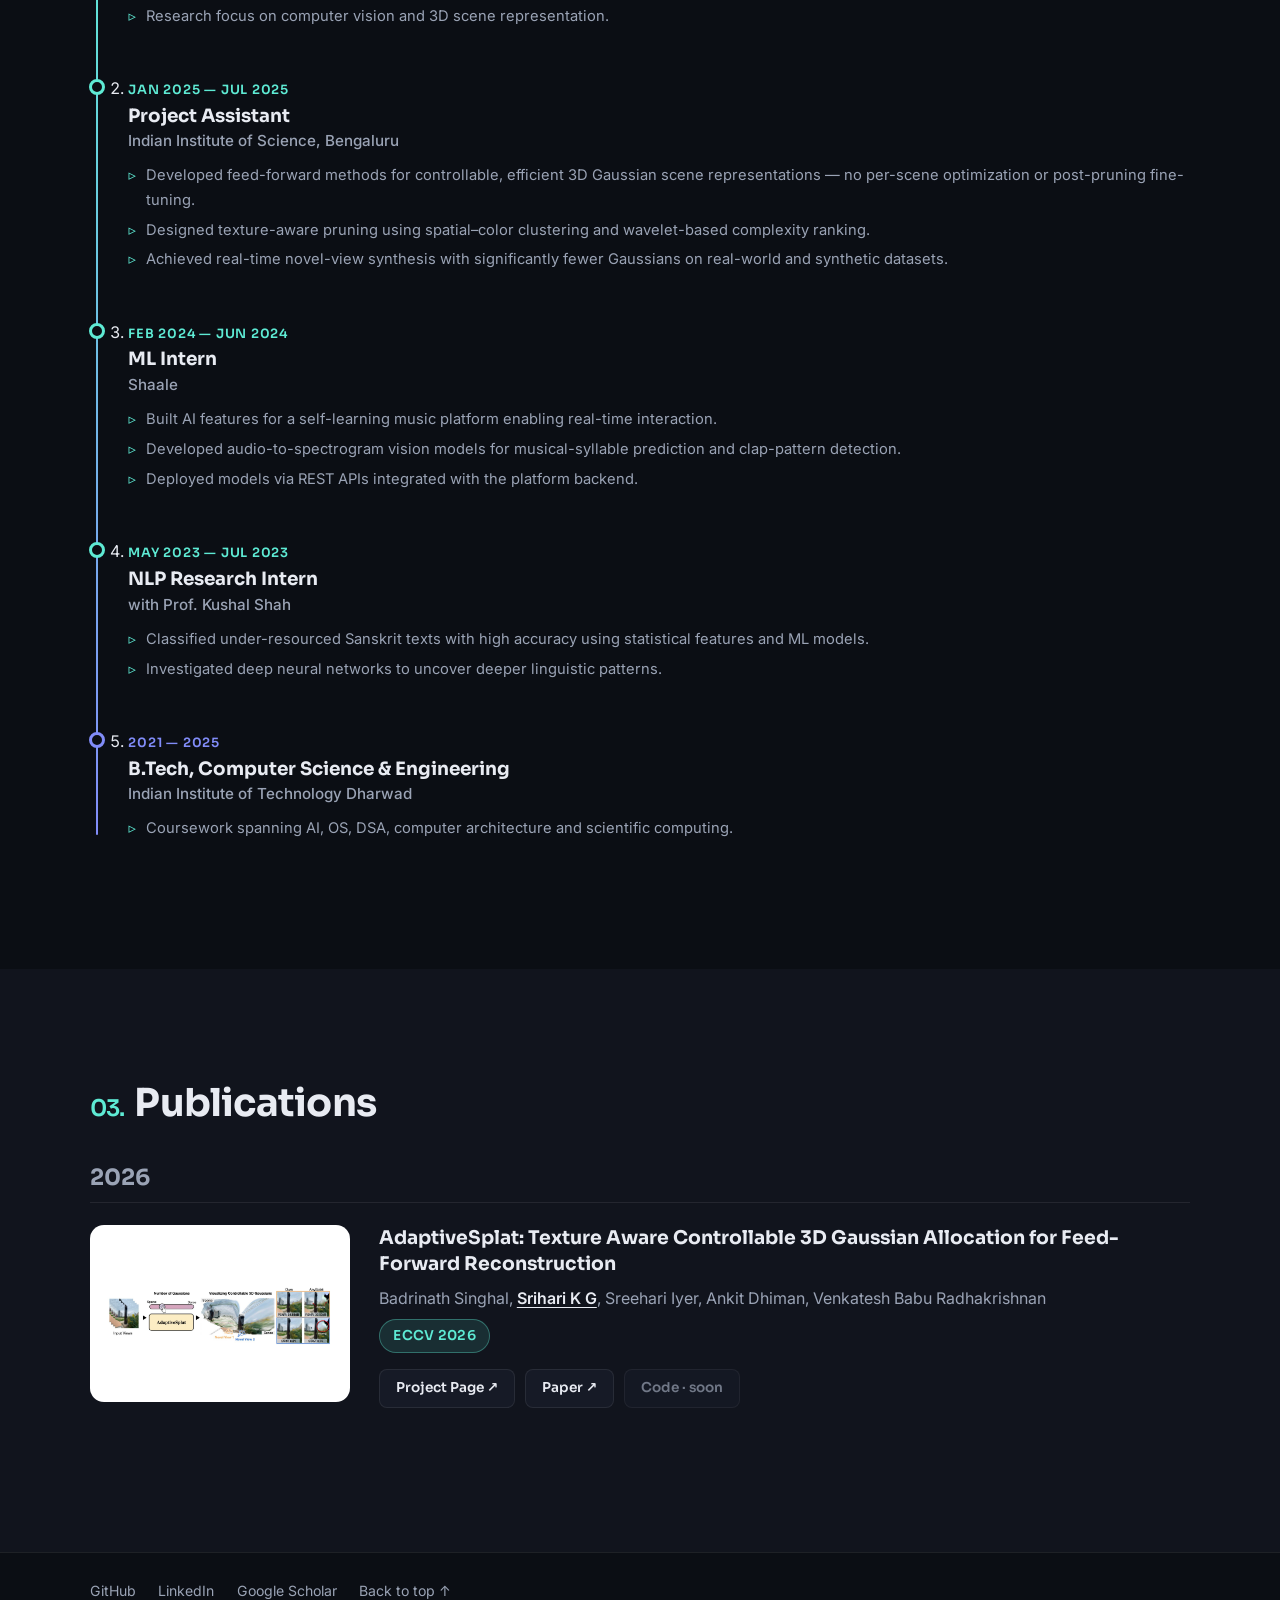
==== commit 03e06635: "update" ====
--- a/index.html
+++ b/index.html
@@ -88,18 +88,22 @@
         </h1>
         <p class="hero__sub reveal">
           I'm a final-year Master's student at <strong>IISc Bangalore</strong>, advised by
-          <strong>Prof. Venkatesh Babu</strong> at the
+          <a href="https://cds.iisc.ac.in/faculty/venky/" target="_blank" rel="noopener"><strong>Prof. Venkatesh Babu</strong></a> at the
           <a href="https://val.cds.iisc.ac.in/" target="_blank" rel="noopener">Vision and AI Lab (VAL)</a>.
           I obtained my B.Tech in Computer Science from <strong>IIT Dharwad</strong>.
         </p>
         <ul class="hero__affil reveal" aria-label="Affiliations">
           <li>
-            <img src="assets/img/logo-iisc.png" alt="Indian Institute of Science logo" width="44" height="40" loading="lazy" />
-            <div><strong>Indian Institute of Science</strong><span>M.Tech, Artificial Intelligence</span></div>
+            <a href="https://iisc.ac.in/" target="_blank" rel="noopener" aria-label="Indian Institute of Science — official website">
+              <img src="assets/img/logo-iisc.png" alt="Indian Institute of Science logo" width="44" height="40" loading="lazy" />
+              <div><strong>Indian Institute of Science</strong><span>M.Tech, Artificial Intelligence</span></div>
+            </a>
           </li>
           <li>
-            <img src="assets/img/logo-iitdh.png" alt="IIT Dharwad logo" width="44" height="37" loading="lazy" />
-            <div><strong>IIT Dharwad</strong><span>B.Tech, Computer Science</span></div>
+            <a href="https://www.iitdh.ac.in/" target="_blank" rel="noopener" aria-label="IIT Dharwad — official website">
+              <img src="assets/img/logo-iitdh.png" alt="IIT Dharwad logo" width="44" height="37" loading="lazy" />
+              <div><strong>IIT Dharwad</strong><span>B.Tech, Computer Science</span></div>
+            </a>
           </li>
         </ul>
         <ul class="hero__social reveal" aria-label="Social links">
--- a/css/style.css
+++ b/css/style.css
@@ -291,7 +291,13 @@
   display: flex; flex-wrap: wrap; gap: 1rem 2.2rem;
   margin-top: 1.4rem;
 }
-.hero__affil li { display: flex; align-items: center; gap: .75rem; }
+.hero__affil li { display: flex; }
+.hero__affil li > a {
+  display: flex; align-items: center; gap: .75rem;
+  color: inherit; border-radius: 10px; transition: opacity .2s var(--ease);
+}
+.hero__affil li > a:hover { opacity: .8; }
+.hero__affil li > a:hover strong { color: var(--accent); }
 .hero__affil img {
   width: 44px; height: auto;
   background: #fff; /* emblems stay legible on dark backgrounds */
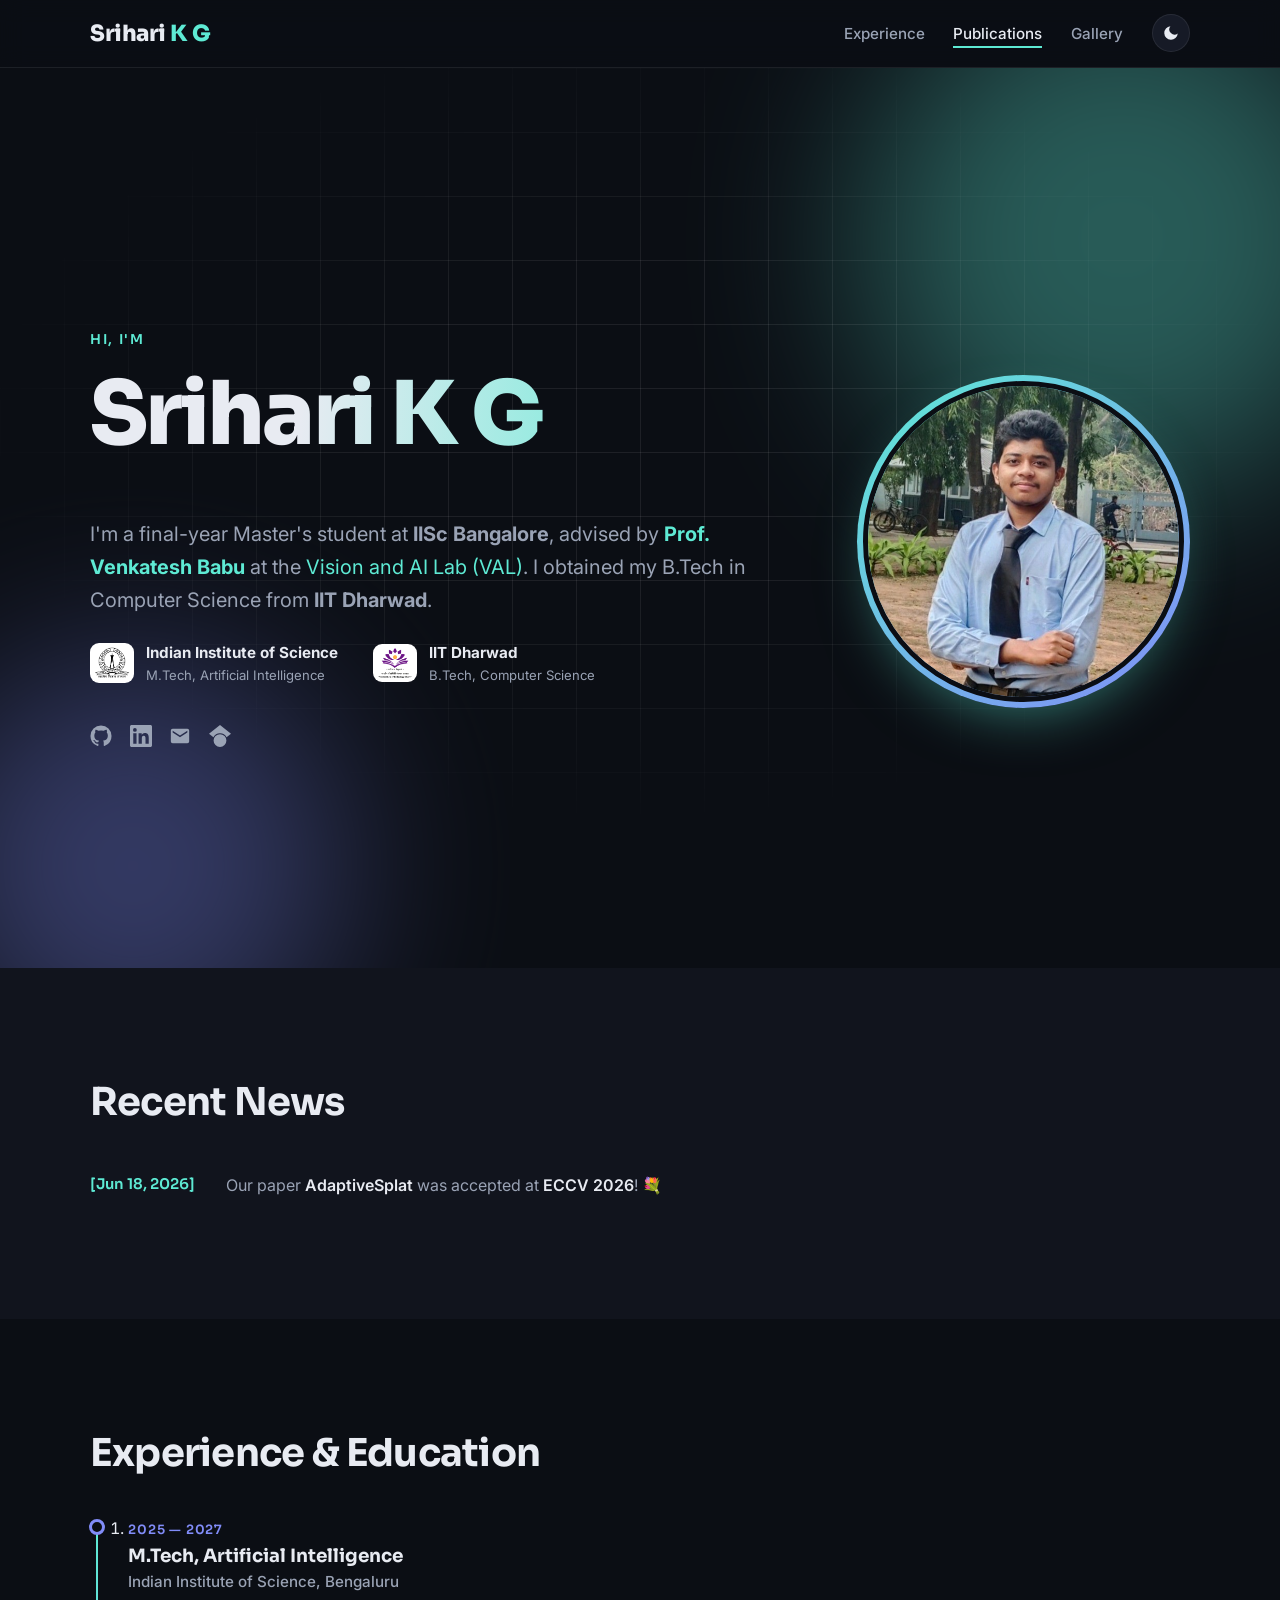
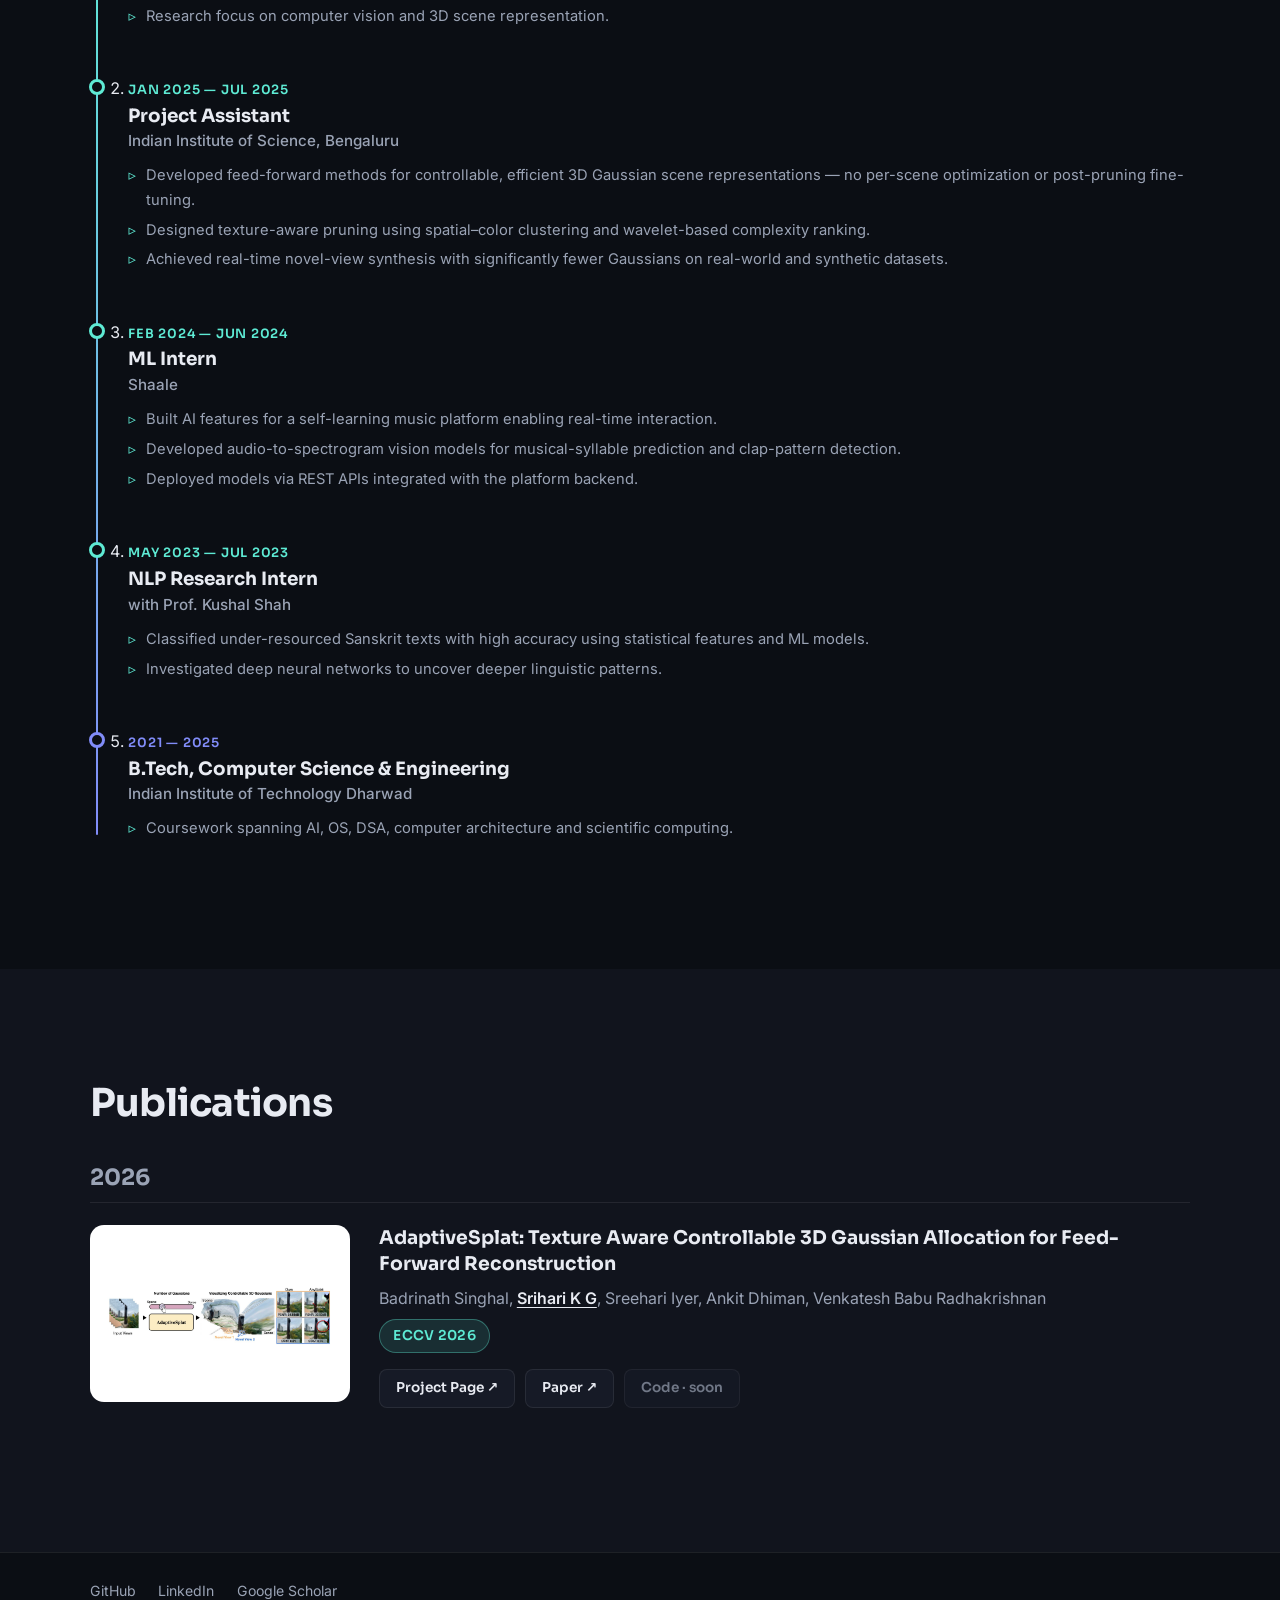
==== commit 7a59a157: "update" ====
--- a/index.html
+++ b/index.html
@@ -133,7 +133,7 @@
     <!-- ============ RECENT NEWS ============ -->
     <section class="section news" id="news" aria-labelledby="news-title">
       <div class="container">
-        <h2 class="section__title reveal" id="news-title"><span class="section__num">01.</span> Recent News</h2>
+        <h2 class="section__title reveal" id="news-title">Recent News</h2>
         <!-- News rendered from data.js -->
         <ul class="news-list" id="news-list"></ul>
       </div>
@@ -142,7 +142,7 @@
     <!-- ============ PROJECTS (hidden for now) ============
     <section class="section projects" id="projects" aria-labelledby="projects-title">
       <div class="container">
-        <h2 class="section__title reveal" id="projects-title"><span class="section__num">02.</span> Projects</h2>
+        <h2 class="section__title reveal" id="projects-title">Projects</h2>
         <div class="filters reveal" id="filters" role="group" aria-label="Filter projects by category"></div>
         <ul class="projects-grid" id="projects-grid"></ul>
       </div>
@@ -152,7 +152,7 @@
     <!-- ============ EXPERIENCE / TIMELINE ============ -->
     <section class="section experience" id="experience" aria-labelledby="experience-title">
       <div class="container">
-        <h2 class="section__title reveal" id="experience-title"><span class="section__num">02.</span> Experience &amp; Education</h2>
+        <h2 class="section__title reveal" id="experience-title">Experience &amp; Education</h2>
         <!-- (numbering: News 01 · Experience 02 · Publications 03 · Contact 04) -->
         <!-- Timeline rendered from data.js -->
         <ol class="timeline" id="timeline"></ol>
@@ -162,7 +162,7 @@
     <!-- ============ PUBLICATIONS ============ -->
     <section class="section publications" id="publications" aria-labelledby="publications-title">
       <div class="container">
-        <h2 class="section__title reveal" id="publications-title"><span class="section__num">03.</span> Publications</h2>
+        <h2 class="section__title reveal" id="publications-title">Publications</h2>
         <!-- Publications rendered from data.js -->
         <div class="pub-list" id="publications-list"></div>
       </div>
@@ -177,7 +177,6 @@
         <li><a href="https://github.com/sriharikg2003/" target="_blank" rel="noopener">GitHub</a></li>
         <li><a href="https://www.linkedin.com/in/srihari-k-g-91931a1ab/" target="_blank" rel="noopener">LinkedIn</a></li>
         <li><a href="https://scholar.google.com/citations?user=UaVMxFAAAAAJ&hl=en" target="_blank" rel="noopener">Google Scholar</a></li>
-        <li><a href="#top">Back to top ↑</a></li>
       </ul>
     </div>
   </footer>
